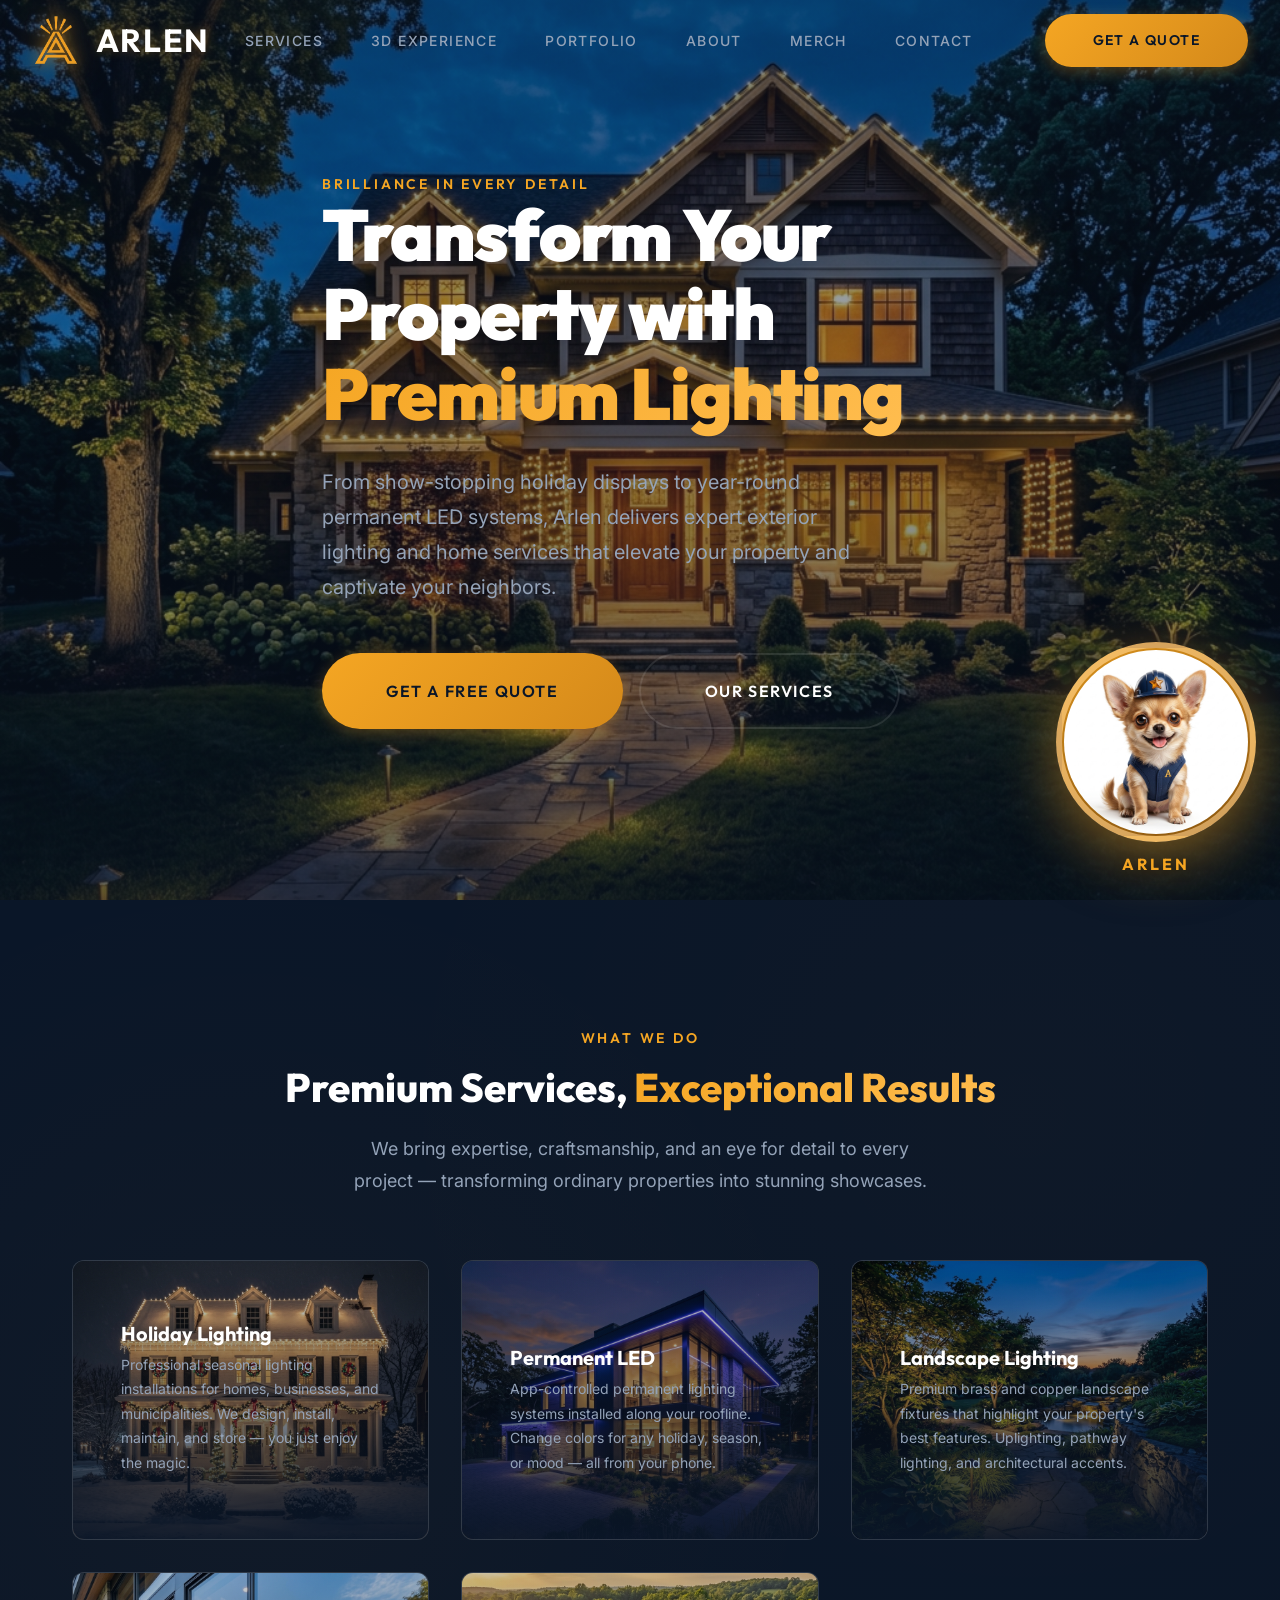
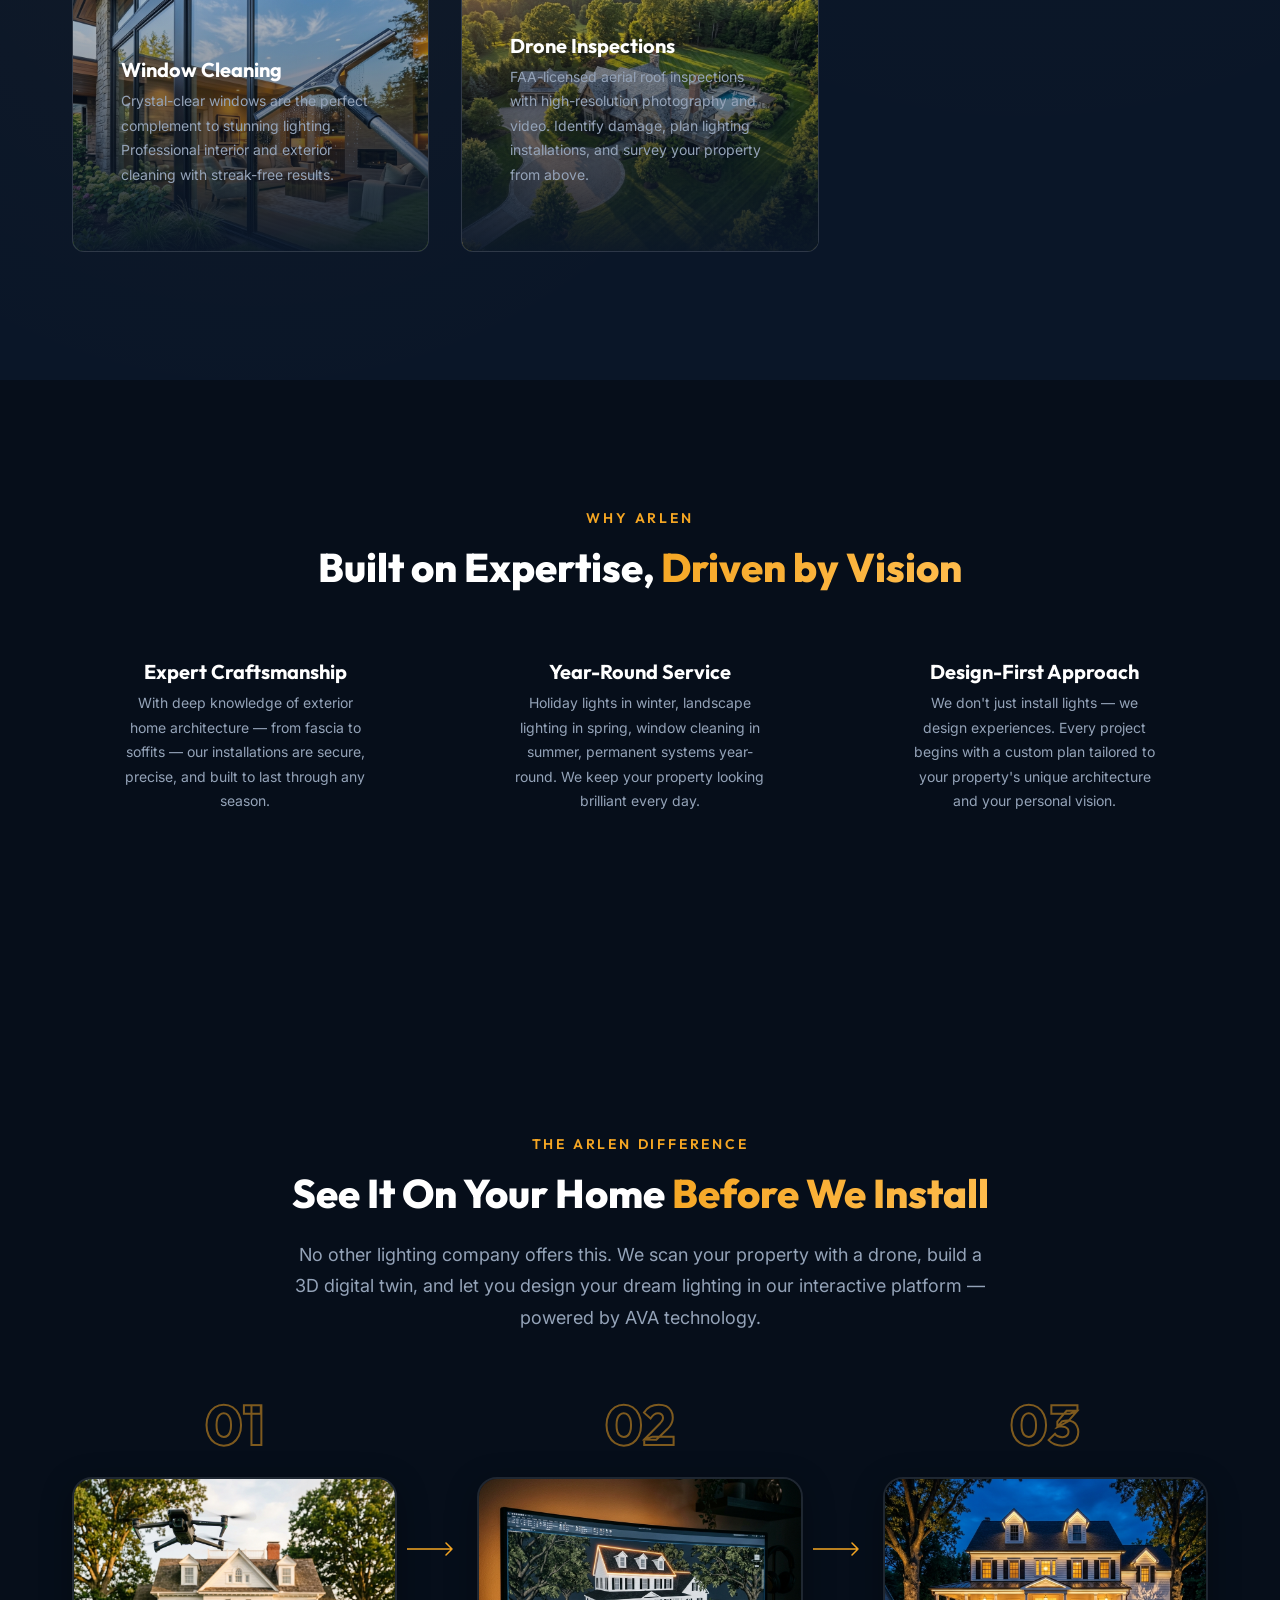
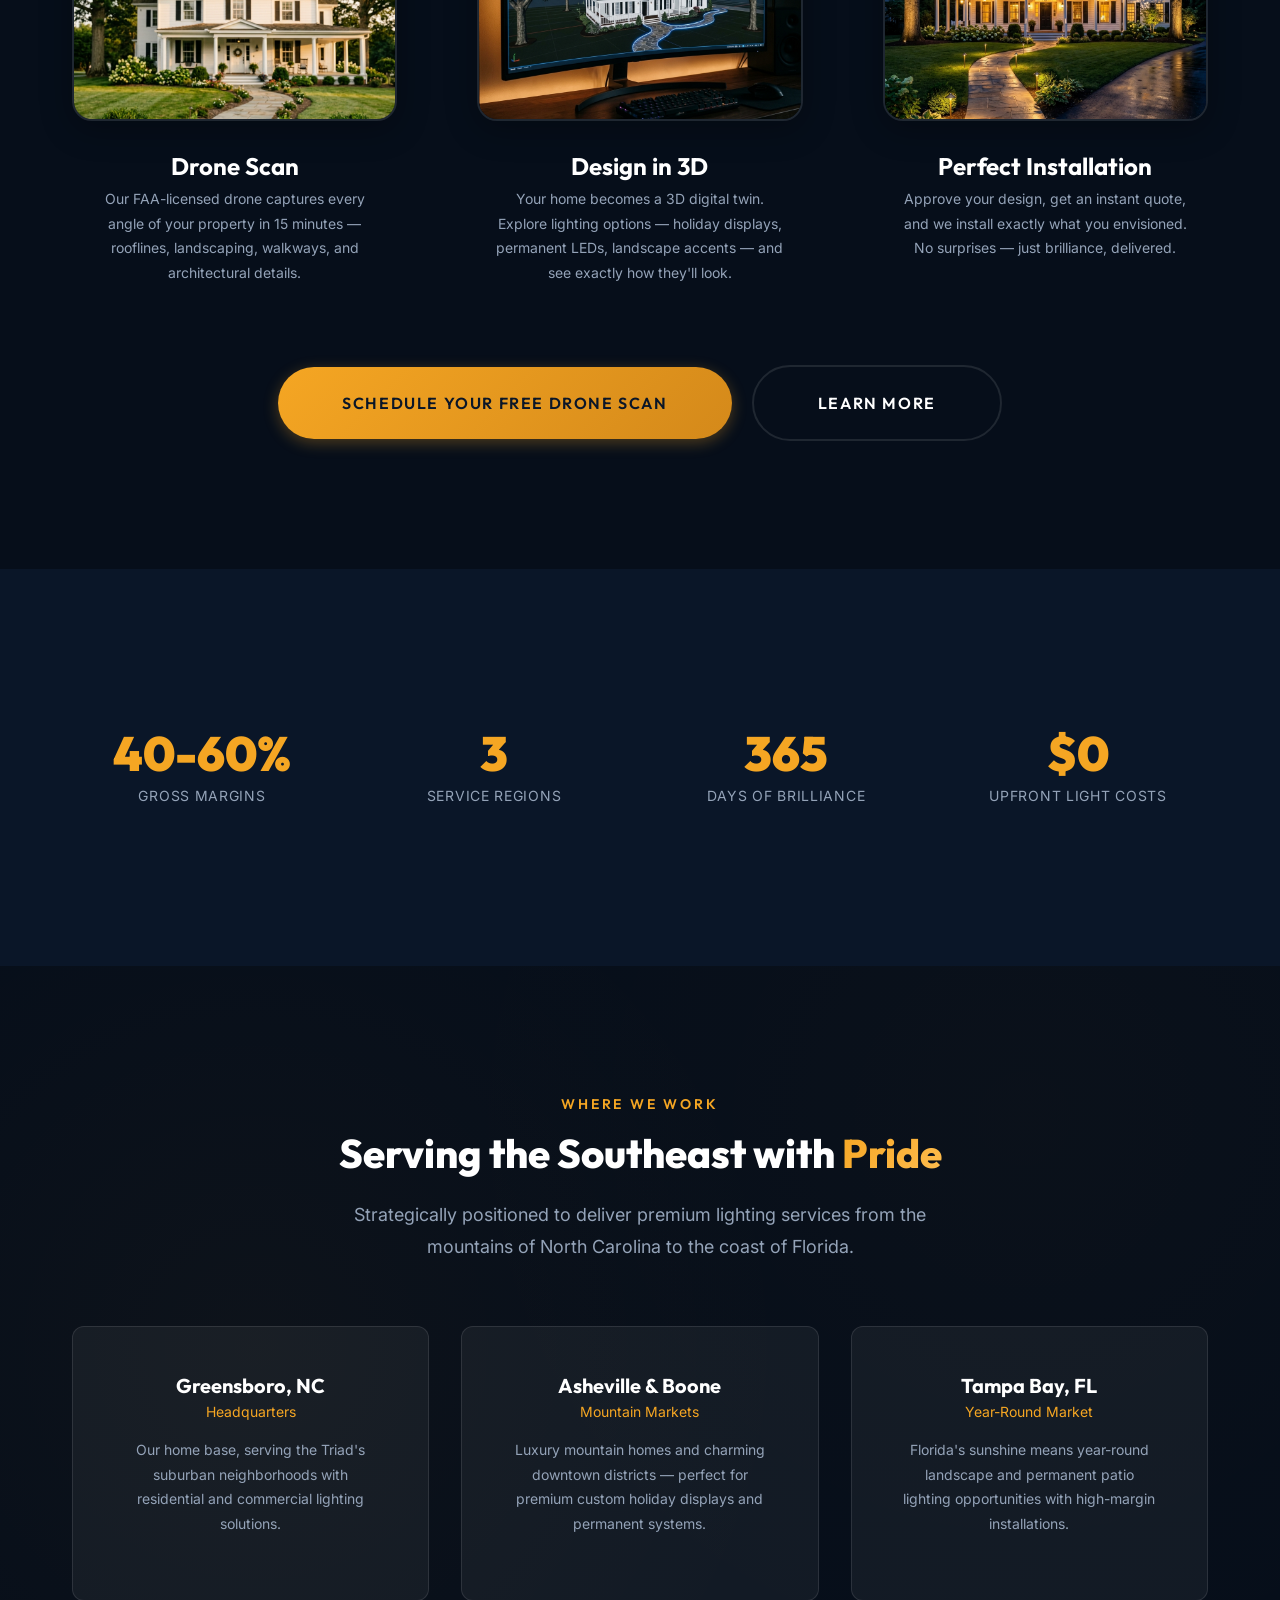
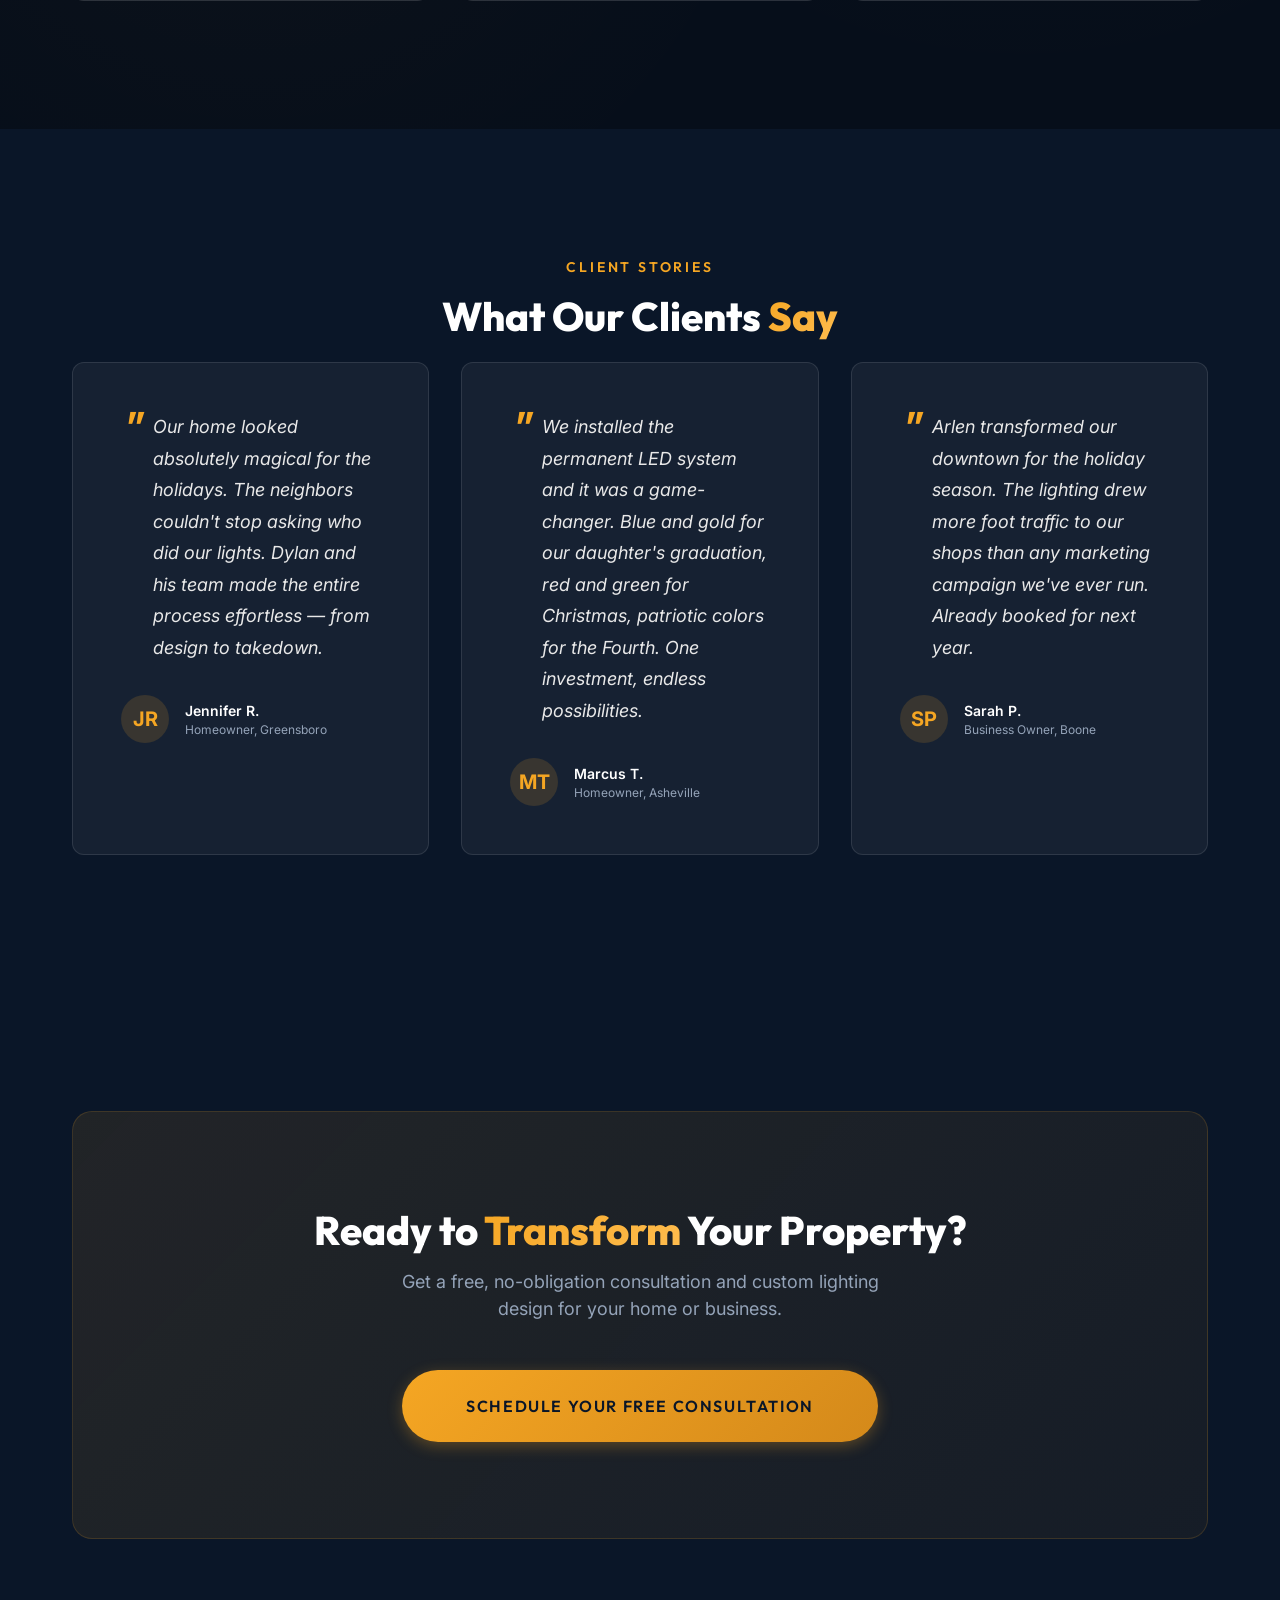
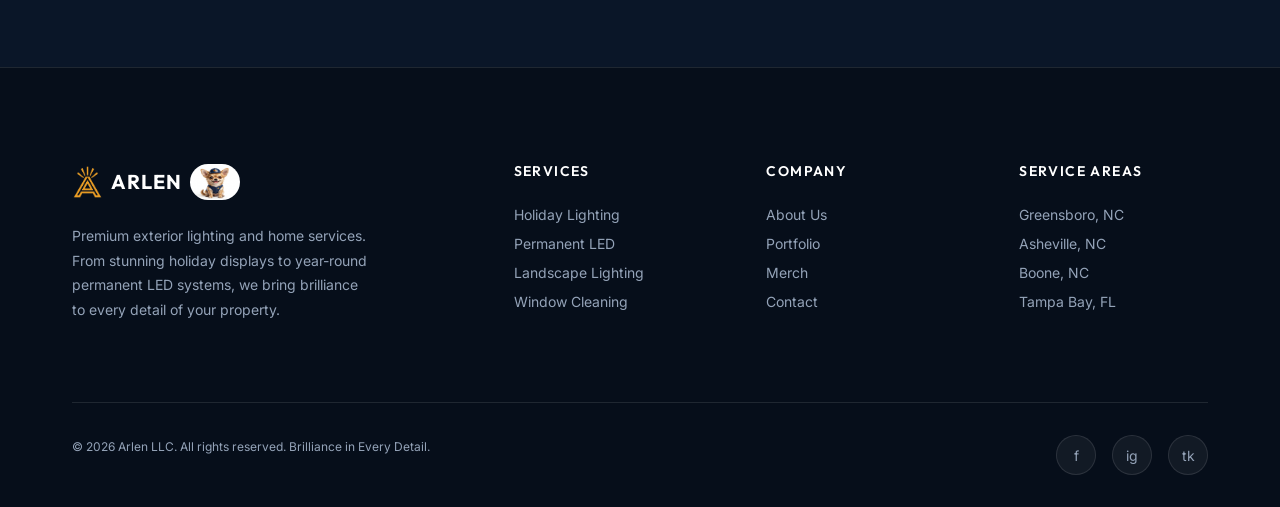
==== index.html @ 09d9cb2d "Initial commit: Arlen LLC premium lighting website with video hero, 3D Experience, AI mascot, Netlif" ====
<!DOCTYPE html>
<html lang="en">
<head>
  <meta charset="UTF-8">
  <meta name="viewport" content="width=device-width, initial-scale=1.0">
  <title>Arlen LLC — Premium Exterior Lighting & Home Services | Greensboro, NC</title>
  <meta name="description" content="Arlen LLC delivers premium exterior lighting and home services across North Carolina and Florida. Holiday lighting, permanent LED systems, landscape lighting, and more. Brilliance in Every Detail.">
  <link rel="icon" type="image/png" href="assets/logo/favicon.png">
  <link rel="stylesheet" href="css/index.css">
  <link rel="stylesheet" href="css/components.css">
  <link rel="stylesheet" href="css/pages.css">
</head>
<body>

  <!-- Navigation -->
  <nav class="nav" id="main-nav">
    <div class="nav__inner">
      <a href="index.html" class="nav__logo">
        <img src="assets/logo/arlen-icon.png" alt="Arlen LLC Icon">
        <span class="nav__logo-text">ARLEN</span>
      </a>
      <div class="nav__links" id="nav-links">
        <a href="services.html" class="nav__link">Services</a>
        <a href="experience.html" class="nav__link">3D Experience</a>
        <a href="portfolio.html" class="nav__link">Portfolio</a>
        <a href="about.html" class="nav__link">About</a>
        <a href="merch.html" class="nav__link">Merch</a>
        <a href="contact.html" class="nav__link">Contact</a>
        <a href="contact.html" class="btn btn--primary nav__cta">Get a Quote</a>
      </div>
      <div class="nav__hamburger" id="hamburger">
        <span></span>
        <span></span>
        <span></span>
      </div>
    </div>
  </nav>

  <!-- Hero Section — Cinematic Video Background -->
  <section class="hero hero--video" id="hero">
    <video class="hero__video" autoplay muted loop playsinline poster="assets/images/hero.png">
      <source src="assets/video/hero.mp4" type="video/mp4">
    </video>
    <div class="hero__overlay"></div>
    <div class="container hero__content">
      <span class="hero__tagline">Brilliance in Every Detail</span>
      <h1 class="hero__title">Transform Your Property with <span class="text-gradient">Premium Lighting</span></h1>
      <p class="hero__description">From show-stopping holiday displays to year-round permanent LED systems, Arlen delivers expert exterior lighting and home services that elevate your property and captivate your neighbors.</p>
      <div class="hero__actions">
        <a href="contact.html" class="btn btn--primary btn--lg">Get a Free Quote</a>
        <a href="services.html" class="btn btn--outline btn--lg">Our Services</a>
      </div>
    </div>
  </section>

  <!-- Services Overview -->
  <section class="section section--pattern" id="services">
    <div class="container">
      <div class="text-center reveal">
        <span class="section-label">What We Do</span>
        <h2 class="section-title">Premium Services, <span class="text-gradient">Exceptional Results</span></h2>
        <p class="section-subtitle" style="margin: 0 auto var(--sp-3xl);">We bring expertise, craftsmanship, and an eye for detail to every project — transforming ordinary properties into stunning showcases.</p>
      </div>
      <div class="services-grid stagger">
        <div class="glass-card glass-card--image">
          <img src="assets/images/service-holiday.png" alt="Holiday Lighting" class="glass-card__bg">
          <div class="glass-card__overlay"></div>
          <h3 class="glass-card__title">Holiday Lighting</h3>
          <p class="glass-card__text">Professional seasonal lighting installations for homes, businesses, and municipalities. We design, install, maintain, and store — you just enjoy the magic.</p>
        </div>
        <div class="glass-card glass-card--image">
          <img src="assets/images/service-led.png" alt="Permanent LED" class="glass-card__bg">
          <div class="glass-card__overlay"></div>
          <h3 class="glass-card__title">Permanent LED</h3>
          <p class="glass-card__text">App-controlled permanent lighting systems installed along your roofline. Change colors for any holiday, season, or mood — all from your phone.</p>
        </div>
        <div class="glass-card glass-card--image">
          <img src="assets/images/service-landscape.png" alt="Landscape Lighting" class="glass-card__bg">
          <div class="glass-card__overlay"></div>
          <h3 class="glass-card__title">Landscape Lighting</h3>
          <p class="glass-card__text">Premium brass and copper landscape fixtures that highlight your property's best features. Uplighting, pathway lighting, and architectural accents.</p>
        </div>
        <div class="glass-card glass-card--image">
          <img src="assets/images/service-window.png" alt="Window Cleaning" class="glass-card__bg">
          <div class="glass-card__overlay"></div>
          <h3 class="glass-card__title">Window Cleaning</h3>
          <p class="glass-card__text">Crystal-clear windows are the perfect complement to stunning lighting. Professional interior and exterior cleaning with streak-free results.</p>
        </div>
        <div class="glass-card glass-card--image">
          <img src="assets/images/service-drone.png" alt="Drone Roof Inspections" class="glass-card__bg">
          <div class="glass-card__overlay"></div>
          <h3 class="glass-card__title">Drone Inspections</h3>
          <p class="glass-card__text">FAA-licensed aerial roof inspections with high-resolution photography and video. Identify damage, plan lighting installations, and survey your property from above.</p>
        </div>
      </div>
    </div>
  </section>

  <!-- Why Choose Arlen -->
  <section class="section section--dark">
    <div class="container">
      <div class="text-center reveal">
        <span class="section-label">Why Arlen</span>
        <h2 class="section-title">Built on Expertise, <span class="text-gradient">Driven by Vision</span></h2>
      </div>
      <div class="why-grid stagger">
        <div class="value-card">
          <h3 class="value-card__title">Expert Craftsmanship</h3>
          <p class="value-card__text">With deep knowledge of exterior home architecture — from fascia to soffits — our installations are secure, precise, and built to last through any season.</p>
        </div>
        <div class="value-card">
          <h3 class="value-card__title">Year-Round Service</h3>
          <p class="value-card__text">Holiday lights in winter, landscape lighting in spring, window cleaning in summer, permanent systems year-round. We keep your property looking brilliant every day.</p>
        </div>
        <div class="value-card">
          <h3 class="value-card__title">Design-First Approach</h3>
          <p class="value-card__text">We don't just install lights — we design experiences. Every project begins with a custom plan tailored to your property's unique architecture and your personal vision.</p>
        </div>
      </div>
    </div>
  </section>

  <!-- 3D Design Experience -->
  <section class="section section--dark" id="experience">
    <div class="container">
      <div class="text-center reveal">
        <span class="section-label">The Arlen Difference</span>
        <h2 class="section-title">See It On Your Home <span class="text-gradient">Before We Install</span></h2>
        <p class="section-subtitle" style="max-width: 700px; margin: 0 auto var(--sp-3xl);">No other lighting company offers this. We scan your property with a drone, build a 3D digital twin, and let you design your dream lighting in our interactive platform — powered by AVA technology.</p>
      </div>

      <div class="experience-steps stagger">
        <div class="experience-step reveal">
          <div class="experience-step__number">01</div>
          <div class="experience-step__image">
            <img src="assets/images/exp-scan.png" alt="Drone scanning a residential property at golden hour" loading="lazy">
          </div>
          <h3 class="experience-step__title">Drone Scan</h3>
          <p class="experience-step__text">Our FAA-licensed drone captures every angle of your property in 15 minutes — rooflines, landscaping, walkways, and architectural details.</p>
        </div>

        <div class="experience-step__connector" aria-hidden="true">
          <svg viewBox="0 0 80 24" fill="none" xmlns="http://www.w3.org/2000/svg">
            <path d="M0 12h60m0 0l-8-8m8 8l-8 8" stroke="currentColor" stroke-width="2" stroke-linecap="round" stroke-linejoin="round"/>
          </svg>
        </div>

        <div class="experience-step reveal">
          <div class="experience-step__number">02</div>
          <div class="experience-step__image">
            <img src="assets/images/exp-design.png" alt="3D model of a home displayed in a design platform" loading="lazy">
          </div>
          <h3 class="experience-step__title">Design in 3D</h3>
          <p class="experience-step__text">Your home becomes a 3D digital twin. Explore lighting options — holiday displays, permanent LEDs, landscape accents — and see exactly how they'll look.</p>
        </div>

        <div class="experience-step__connector" aria-hidden="true">
          <svg viewBox="0 0 80 24" fill="none" xmlns="http://www.w3.org/2000/svg">
            <path d="M0 12h60m0 0l-8-8m8 8l-8 8" stroke="currentColor" stroke-width="2" stroke-linecap="round" stroke-linejoin="round"/>
          </svg>
        </div>

        <div class="experience-step reveal">
          <div class="experience-step__number">03</div>
          <div class="experience-step__image">
            <img src="assets/images/exp-install.png" alt="Finished professional lighting installation at twilight" loading="lazy">
          </div>
          <h3 class="experience-step__title">Perfect Installation</h3>
          <p class="experience-step__text">Approve your design, get an instant quote, and we install exactly what you envisioned. No surprises — just brilliance, delivered.</p>
        </div>
      </div>

      <div class="text-center" style="margin-top: var(--sp-3xl);">
        <a href="contact.html" class="btn btn--primary btn--lg">Schedule Your Free Drone Scan</a>
        <a href="experience.html" class="btn btn--outline btn--lg" style="margin-left: var(--sp-md);">Learn More</a>
      </div>
    </div>
  </section>

  <!-- Stats -->
  <section class="section">
    <div class="container">
      <div class="grid-4 stagger">
        <div class="stat">
          <div class="stat__number">40-60%</div>
          <div class="stat__label">Gross Margins</div>
        </div>
        <div class="stat">
          <div class="stat__number">3</div>
          <div class="stat__label">Service Regions</div>
        </div>
        <div class="stat">
          <div class="stat__number">365</div>
          <div class="stat__label">Days of Brilliance</div>
        </div>
        <div class="stat">
          <div class="stat__number">$0</div>
          <div class="stat__label">Upfront Light Costs</div>
        </div>
      </div>
    </div>
  </section>

  <!-- Service Areas -->
  <section class="section section--dark section--pattern" id="areas">
    <div class="container">
      <div class="text-center reveal">
        <span class="section-label">Where We Work</span>
        <h2 class="section-title">Serving the Southeast with <span class="text-gradient">Pride</span></h2>
        <p class="section-subtitle" style="margin: 0 auto var(--sp-3xl);">Strategically positioned to deliver premium lighting services from the mountains of North Carolina to the coast of Florida.</p>
      </div>
      <div class="areas-grid stagger">
        <div class="area-card">
          <h3 class="area-card__city">Greensboro, NC</h3>
          <p class="area-card__region">Headquarters</p>
          <p class="area-card__detail">Our home base, serving the Triad's suburban neighborhoods with residential and commercial lighting solutions.</p>
        </div>
        <div class="area-card">
          <h3 class="area-card__city">Asheville & Boone</h3>
          <p class="area-card__region">Mountain Markets</p>
          <p class="area-card__detail">Luxury mountain homes and charming downtown districts — perfect for premium custom holiday displays and permanent systems.</p>
        </div>
        <div class="area-card">
          <h3 class="area-card__city">Tampa Bay, FL</h3>
          <p class="area-card__region">Year-Round Market</p>
          <p class="area-card__detail">Florida's sunshine means year-round landscape and permanent patio lighting opportunities with high-margin installations.</p>
        </div>
      </div>
    </div>
  </section>

  <!-- Testimonials -->
  <section class="section">
    <div class="container">
      <div class="text-center reveal">
        <span class="section-label">Client Stories</span>
        <h2 class="section-title">What Our Clients <span class="text-gradient">Say</span></h2>
      </div>
      <div class="testimonials-grid stagger">
        <div class="testimonial-card">
          <p class="testimonial-card__quote">Our home looked absolutely magical for the holidays. The neighbors couldn't stop asking who did our lights. Dylan and his team made the entire process effortless — from design to takedown.</p>
          <div class="testimonial-card__author">
            <div class="testimonial-card__avatar">JR</div>
            <div>
              <div class="testimonial-card__name">Jennifer R.</div>
              <div class="testimonial-card__role">Homeowner, Greensboro</div>
            </div>
          </div>
        </div>
        <div class="testimonial-card">
          <p class="testimonial-card__quote">We installed the permanent LED system and it was a game-changer. Blue and gold for our daughter's graduation, red and green for Christmas, patriotic colors for the Fourth. One investment, endless possibilities.</p>
          <div class="testimonial-card__author">
            <div class="testimonial-card__avatar">MT</div>
            <div>
              <div class="testimonial-card__name">Marcus T.</div>
              <div class="testimonial-card__role">Homeowner, Asheville</div>
            </div>
          </div>
        </div>
        <div class="testimonial-card">
          <p class="testimonial-card__quote">Arlen transformed our downtown for the holiday season. The lighting drew more foot traffic to our shops than any marketing campaign we've ever run. Already booked for next year.</p>
          <div class="testimonial-card__author">
            <div class="testimonial-card__avatar">SP</div>
            <div>
              <div class="testimonial-card__name">Sarah P.</div>
              <div class="testimonial-card__role">Business Owner, Boone</div>
            </div>
          </div>
        </div>
      </div>
    </div>
  </section>

  <!-- CTA Banner -->
  <section class="section">
    <div class="container">
      <div class="cta-banner reveal">
        <h2 class="cta-banner__title">Ready to <span class="text-gradient">Transform</span> Your Property?</h2>
        <p class="cta-banner__text">Get a free, no-obligation consultation and custom lighting design for your home or business.</p>
        <a href="contact.html" class="btn btn--primary btn--lg">Schedule Your Free Consultation</a>
      </div>
    </div>
  </section>

  <!-- Footer -->
  <footer class="footer">
    <div class="container">
      <div class="footer__grid">
        <div class="footer__brand">
          <div class="footer__logo">
            <img src="assets/logo/arlen-icon.png" alt="Arlen">
            <span class="footer__logo-text">ARLEN</span>
            <img src="assets/images/mascot.png" alt="Arlen Mascot" class="footer__mascot">
          </div>
          <p class="footer__description">Premium exterior lighting and home services. From stunning holiday displays to year-round permanent LED systems, we bring brilliance to every detail of your property.</p>
        </div>
        <div>
          <h4 class="footer__heading">Services</h4>
          <a href="services.html" class="footer__link">Holiday Lighting</a>
          <a href="services.html" class="footer__link">Permanent LED</a>
          <a href="services.html" class="footer__link">Landscape Lighting</a>
          <a href="services.html" class="footer__link">Window Cleaning</a>
        </div>
        <div>
          <h4 class="footer__heading">Company</h4>
          <a href="about.html" class="footer__link">About Us</a>
          <a href="portfolio.html" class="footer__link">Portfolio</a>
          <a href="merch.html" class="footer__link">Merch</a>
          <a href="contact.html" class="footer__link">Contact</a>
        </div>
        <div>
          <h4 class="footer__heading">Service Areas</h4>
          <a href="#" class="footer__link">Greensboro, NC</a>
          <a href="#" class="footer__link">Asheville, NC</a>
          <a href="#" class="footer__link">Boone, NC</a>
          <a href="#" class="footer__link">Tampa Bay, FL</a>
        </div>
      </div>
      <div class="footer__bottom">
        <p class="footer__copyright">&copy; 2026 Arlen LLC. All rights reserved. Brilliance in Every Detail.</p>
        <div class="footer__socials">
          <a href="#" class="footer__social" aria-label="Facebook">f</a>
          <a href="#" class="footer__social" aria-label="Instagram">ig</a>
          <a href="#" class="footer__social" aria-label="TikTok">tk</a>
        </div>
      </div>
    </div>
  </footer>

  <!-- Mascot Assistant Widget -->
  <div class="mascot-widget" id="mascot-widget">
    <!-- Panel -->
    <div class="mascot-widget__panel" id="mascot-panel">
      <div class="mascot-widget__header">
        <img src="assets/images/mascot.png" alt="Arlen Mascot" class="mascot-widget__avatar">
        <div class="mascot-widget__header-info">
          <div class="mascot-widget__name">Arlen</div>
          <div class="mascot-widget__subtitle">Your Friendly Guide</div>
          <div class="mascot-widget__status">
            <span class="mascot-widget__status-dot"></span>
            Online — ready to help
          </div>
        </div>
        <div class="mascot-widget__close" id="mascot-close">&times;</div>
      </div>
      <div class="mascot-widget__body">
        <div class="mascot-widget__greeting" id="mascot-greeting">
          Hey there! 👋 I'm <strong>Arlen</strong>, your friendly guide! I can help you get a free quote, explore our services, browse our merch, or answer any questions. What can I do for you today?
        </div>
        <div class="mascot-widget__actions">
          <a href="contact.html" class="mascot-widget__action" data-speak="quote">
            Get a Free Quote
            <span class="mascot-widget__action-arrow">→</span>
          </a>
          <a href="services.html" class="mascot-widget__action" data-speak="services">
            Explore Services
            <span class="mascot-widget__action-arrow">→</span>
          </a>
          <a href="services.html#drone" class="mascot-widget__action" data-speak="drone">
            Drone Inspections & Digital Twins
            <span class="mascot-widget__action-arrow">→</span>
          </a>
          <a href="merch.html" class="mascot-widget__action" data-speak="merch">
            Browse Merch
            <span class="mascot-widget__action-arrow">→</span>
          </a>
        </div>
      </div>
      <div class="mascot-widget__footer">
        <p class="mascot-widget__footer-text">Powered by Arlen — Brilliance in Every Detail</p>
      </div>
    </div>

    <!-- Floating Bubble -->
    <div class="mascot-widget__bubble" id="mascot-bubble">
      <span class="mascot-widget__voice-badge" id="mascot-voice-badge" title="Toggle voice">🔊</span>
      <span class="mascot-widget__badge">1</span>
      <img src="assets/images/mascot.png" alt="Chat with Arlen">
    </div>
    <div class="mascot-widget__label">Arlen</div>
  </div>

  <script src="js/tts.js"></script>
  <script src="js/app.js"></script>
</body>
</html>
---- css/index.css ----
/* ============================================
   ARLEN LLC — Design System
   "Brilliance in Every Detail"
   ============================================ */

/* --- Google Fonts --- */
@import url('https://fonts.googleapis.com/css2?family=Inter:wght@300;400;500;600;700&family=Outfit:wght@300;400;500;600;700;800;900&display=swap');

/* --- Design Tokens --- */
:root {
  /* Colors */
  --color-primary: #0A1628;
  --color-primary-light: #0F1F38;
  --color-primary-dark: #060E1A;
  --color-secondary: #F5A623;
  --color-secondary-light: #FFBD4F;
  --color-secondary-dark: #D4891A;
  --color-accent: #FFFFFF;
  --color-charcoal: #2C3E50;
  --color-cream: #FFF8E7;
  --color-text: #E8E8E8;
  --color-text-muted: #94A3B8;
  --color-text-dark: #1E293B;
  --color-surface: rgba(15, 31, 56, 0.6);
  --color-surface-hover: rgba(15, 31, 56, 0.8);
  --color-glass: rgba(255, 255, 255, 0.05);
  --color-glass-border: rgba(255, 255, 255, 0.1);
  --color-glass-hover: rgba(255, 255, 255, 0.1);
  --color-success: #22C55E;
  --color-error: #EF4444;
  --color-overlay: rgba(10, 22, 40, 0.85);

  /* Typography */
  --font-heading: 'Outfit', sans-serif;
  --font-body: 'Inter', sans-serif;
  --fs-xs: 0.75rem;
  --fs-sm: 0.875rem;
  --fs-base: 1rem;
  --fs-md: 1.125rem;
  --fs-lg: 1.25rem;
  --fs-xl: 1.5rem;
  --fs-2xl: 2rem;
  --fs-3xl: 2.5rem;
  --fs-4xl: 3rem;
  --fs-5xl: 3.75rem;
  --fs-6xl: 4.5rem;
  --fw-light: 300;
  --fw-regular: 400;
  --fw-medium: 500;
  --fw-semibold: 600;
  --fw-bold: 700;
  --fw-extrabold: 800;
  --fw-black: 900;
  --lh-tight: 1.1;
  --lh-snug: 1.25;
  --lh-normal: 1.5;
  --lh-relaxed: 1.75;
  --ls-tight: -0.02em;
  --ls-normal: 0;
  --ls-wide: 0.05em;
  --ls-wider: 0.1em;
  --ls-widest: 0.2em;

  /* Spacing */
  --sp-xs: 0.25rem;
  --sp-sm: 0.5rem;
  --sp-md: 1rem;
  --sp-lg: 1.5rem;
  --sp-xl: 2rem;
  --sp-2xl: 3rem;
  --sp-3xl: 4rem;
  --sp-4xl: 6rem;
  --sp-5xl: 8rem;

  /* Layout */
  --max-width: 1200px;
  --max-width-narrow: 800px;
  --max-width-wide: 1400px;
  --nav-height: 80px;
  --border-radius: 12px;
  --border-radius-sm: 8px;
  --border-radius-lg: 20px;
  --border-radius-full: 9999px;

  /* Shadows */
  --shadow-sm: 0 2px 8px rgba(0, 0, 0, 0.2);
  --shadow-md: 0 4px 16px rgba(0, 0, 0, 0.3);
  --shadow-lg: 0 8px 32px rgba(0, 0, 0, 0.4);
  --shadow-xl: 0 16px 48px rgba(0, 0, 0, 0.5);
  --shadow-glow: 0 0 30px rgba(245, 166, 35, 0.15);
  --shadow-glow-strong: 0 0 60px rgba(245, 166, 35, 0.25);

  /* Transitions */
  --transition-fast: 150ms ease;
  --transition-base: 300ms ease;
  --transition-slow: 500ms ease;
  --transition-spring: 500ms cubic-bezier(0.34, 1.56, 0.64, 1);
}

/* --- CSS Reset --- */
*,
*::before,
*::after {
  margin: 0;
  padding: 0;
  box-sizing: border-box;
}

html {
  scroll-behavior: smooth;
  scroll-padding-top: var(--nav-height);
  -webkit-text-size-adjust: 100%;
}

body {
  font-family: var(--font-body);
  font-size: var(--fs-base);
  font-weight: var(--fw-regular);
  line-height: var(--lh-normal);
  color: var(--color-text);
  background-color: var(--color-primary);
  -webkit-font-smoothing: antialiased;
  -moz-osx-font-smoothing: grayscale;
  overflow-x: hidden;
}

img, video, svg {
  display: block;
  max-width: 100%;
  height: auto;
}

a {
  color: var(--color-secondary);
  text-decoration: none;
  transition: color var(--transition-fast);
}

a:hover {
  color: var(--color-secondary-light);
}

ul, ol {
  list-style: none;
}

button, input, select, textarea {
  font-family: inherit;
  font-size: inherit;
  color: inherit;
  border: none;
  outline: none;
  background: none;
}

button {
  cursor: pointer;
}

/* --- Typography --- */
h1, h2, h3, h4, h5, h6 {
  font-family: var(--font-heading);
  font-weight: var(--fw-bold);
  line-height: var(--lh-tight);
  color: var(--color-accent);
}

h1 {
  font-size: var(--fs-5xl);
  font-weight: var(--fw-black);
  letter-spacing: var(--ls-tight);
}

h2 {
  font-size: var(--fs-3xl);
  font-weight: var(--fw-extrabold);
}

h3 {
  font-size: var(--fs-xl);
  font-weight: var(--fw-bold);
}

h4 {
  font-size: var(--fs-lg);
  font-weight: var(--fw-semibold);
}

p {
  margin-bottom: var(--sp-md);
  color: var(--color-text-muted);
}

.text-gradient {
  background: linear-gradient(135deg, var(--color-secondary), var(--color-secondary-light));
  -webkit-background-clip: text;
  -webkit-text-fill-color: transparent;
  background-clip: text;
}

.section-label {
  font-family: var(--font-heading);
  font-size: var(--fs-sm);
  font-weight: var(--fw-semibold);
  text-transform: uppercase;
  letter-spacing: var(--ls-widest);
  color: var(--color-secondary);
  margin-bottom: var(--sp-md);
  display: block;
}

.section-title {
  font-size: var(--fs-3xl);
  margin-bottom: var(--sp-lg);
}

.section-subtitle {
  font-size: var(--fs-md);
  color: var(--color-text-muted);
  max-width: 600px;
  line-height: var(--lh-relaxed);
}

/* --- Layout Utilities --- */
.container {
  width: 100%;
  max-width: var(--max-width);
  margin: 0 auto;
  padding: 0 var(--sp-xl);
}

.container--narrow {
  max-width: var(--max-width-narrow);
}

.container--wide {
  max-width: var(--max-width-wide);
}

.section {
  padding: var(--sp-5xl) 0;
  position: relative;
}

.section--dark {
  background-color: var(--color-primary-dark);
}

.section--pattern {
  background-image:
    radial-gradient(circle at 20% 50%, rgba(245, 166, 35, 0.03) 0%, transparent 50%),
    radial-gradient(circle at 80% 20%, rgba(245, 166, 35, 0.02) 0%, transparent 50%);
}

.flex {
  display: flex;
}

.flex-center {
  display: flex;
  align-items: center;
  justify-content: center;
}

.flex-between {
  display: flex;
  align-items: center;
  justify-content: space-between;
}

.grid {
  display: grid;
}

.grid-2 {
  display: grid;
  grid-template-columns: repeat(2, 1fr);
  gap: var(--sp-xl);
}

.grid-3 {
  display: grid;
  grid-template-columns: repeat(3, 1fr);
  gap: var(--sp-xl);
}

.grid-4 {
  display: grid;
  grid-template-columns: repeat(4, 1fr);
  gap: var(--sp-xl);
}

.text-center {
  text-align: center;
}

/* --- Animations --- */
@keyframes fadeInUp {
  from {
    opacity: 0;
    transform: translateY(30px);
  }
  to {
    opacity: 1;
    transform: translateY(0);
  }
}

@keyframes fadeIn {
  from { opacity: 0; }
  to { opacity: 1; }
}

@keyframes slideInLeft {
  from {
    opacity: 0;
    transform: translateX(-40px);
  }
  to {
    opacity: 1;
    transform: translateX(0);
  }
}

@keyframes slideInRight {
  from {
    opacity: 0;
    transform: translateX(40px);
  }
  to {
    opacity: 1;
    transform: translateX(0);
  }
}

@keyframes glow {
  0%, 100% {
    box-shadow: 0 0 20px rgba(245, 166, 35, 0.1);
  }
  50% {
    box-shadow: 0 0 40px rgba(245, 166, 35, 0.25);
  }
}

@keyframes pulse {
  0%, 100% {
    transform: scale(1);
  }
  50% {
    transform: scale(1.05);
  }
}

@keyframes shimmer {
  0% {
    background-position: -200% 0;
  }
  100% {
    background-position: 200% 0;
  }
}

@keyframes float {
  0%, 100% {
    transform: translateY(0);
  }
  50% {
    transform: translateY(-10px);
  }
}

/* Scroll reveal */
.reveal {
  opacity: 0;
  transform: translateY(30px);
  transition: opacity 0.6s ease, transform 0.6s ease;
}

.reveal.visible {
  opacity: 1;
  transform: translateY(0);
}

.reveal-left {
  opacity: 0;
  transform: translateX(-40px);
  transition: opacity 0.6s ease, transform 0.6s ease;
}

.reveal-left.visible {
  opacity: 1;
  transform: translateX(0);
}

.reveal-right {
  opacity: 0;
  transform: translateX(40px);
  transition: opacity 0.6s ease, transform 0.6s ease;
}

.reveal-right.visible {
  opacity: 1;
  transform: translateX(0);
}

/* Stagger children */
.stagger > * {
  opacity: 0;
  transform: translateY(20px);
  transition: opacity 0.5s ease, transform 0.5s ease;
}

.stagger.visible > *:nth-child(1) { transition-delay: 0ms; opacity: 1; transform: translateY(0); }
.stagger.visible > *:nth-child(2) { transition-delay: 100ms; opacity: 1; transform: translateY(0); }
.stagger.visible > *:nth-child(3) { transition-delay: 200ms; opacity: 1; transform: translateY(0); }
.stagger.visible > *:nth-child(4) { transition-delay: 300ms; opacity: 1; transform: translateY(0); }
.stagger.visible > *:nth-child(5) { transition-delay: 400ms; opacity: 1; transform: translateY(0); }
.stagger.visible > *:nth-child(6) { transition-delay: 500ms; opacity: 1; transform: translateY(0); }

/* --- Responsive --- */
@media (max-width: 1024px) {
  h1 { font-size: var(--fs-4xl); }
  h2 { font-size: var(--fs-2xl); }
  .grid-4 { grid-template-columns: repeat(2, 1fr); }
  .grid-3 { grid-template-columns: repeat(2, 1fr); }
}

@media (max-width: 768px) {
  :root {
    --nav-height: 64px;
  }
  h1 { font-size: var(--fs-3xl); }
  h2 { font-size: var(--fs-xl); }
  .section { padding: var(--sp-3xl) 0; }
  .container { padding: 0 var(--sp-md); }
  .grid-2,
  .grid-3,
  .grid-4 {
    grid-template-columns: 1fr;
  }
}

@media (max-width: 480px) {
  h1 { font-size: var(--fs-2xl); }
}
---- css/components.css ----
/* ============================================
   ARLEN LLC — Component Styles
   ============================================ */

/* --- Navigation --- */
.nav {
  position: fixed;
  top: 0;
  left: 0;
  right: 0;
  height: var(--nav-height);
  z-index: 1000;
  transition: background var(--transition-base), box-shadow var(--transition-base);
  background: transparent;
}

.nav.scrolled {
  background: rgba(10, 22, 40, 0.95);
  backdrop-filter: blur(20px);
  -webkit-backdrop-filter: blur(20px);
  box-shadow: 0 2px 20px rgba(0, 0, 0, 0.3);
}

.nav__inner {
  max-width: var(--max-width-wide);
  margin: 0 auto;
  padding: 0 var(--sp-xl);
  height: 100%;
  display: flex;
  align-items: center;
  justify-content: space-between;
}

.nav__logo {
  display: flex;
  align-items: center;
  gap: var(--sp-md);
}

.nav__logo img {
  height: 56px;
  width: auto;
  filter: drop-shadow(0 0 8px rgba(245, 166, 35, 0.6)) drop-shadow(0 0 20px rgba(245, 166, 35, 0.3));
  animation: logoGlow 3s ease-in-out infinite;
  transition: filter 0.3s ease;
}

.nav__logo img:hover {
  filter: drop-shadow(0 0 12px rgba(245, 166, 35, 0.8)) drop-shadow(0 0 30px rgba(245, 166, 35, 0.5)) drop-shadow(0 0 50px rgba(245, 166, 35, 0.2));
}

@keyframes logoGlow {
  0%, 100% {
    filter: drop-shadow(0 0 8px rgba(245, 166, 35, 0.6)) drop-shadow(0 0 20px rgba(245, 166, 35, 0.3));
  }
  50% {
    filter: drop-shadow(0 0 12px rgba(245, 166, 35, 0.8)) drop-shadow(0 0 28px rgba(245, 166, 35, 0.45));
  }
}

.nav__logo-text {
  font-family: var(--font-heading);
  font-size: var(--fs-2xl);
  font-weight: var(--fw-bold);
  color: var(--color-accent);
  letter-spacing: var(--ls-wide);
  text-shadow: 0 0 12px rgba(245, 166, 35, 0.3);
}

.nav__links {
  display: flex;
  align-items: center;
  gap: var(--sp-2xl);
}

.nav__link {
  font-family: var(--font-body);
  font-size: var(--fs-sm);
  font-weight: var(--fw-medium);
  color: var(--color-text-muted);
  text-transform: uppercase;
  letter-spacing: var(--ls-wider);
  transition: color var(--transition-fast);
  position: relative;
}

.nav__link::after {
  content: '';
  position: absolute;
  bottom: -4px;
  left: 0;
  width: 0;
  height: 2px;
  background: var(--color-secondary);
  transition: width var(--transition-base);
}

.nav__link:hover,
.nav__link.active {
  color: var(--color-secondary);
}

.nav__link:hover::after,
.nav__link.active::after {
  width: 100%;
}

.nav__cta {
  margin-left: var(--sp-lg);
}

/* Hamburger */
.nav__hamburger {
  display: none;
  flex-direction: column;
  gap: 5px;
  cursor: pointer;
  z-index: 1001;
}

.nav__hamburger span {
  width: 24px;
  height: 2px;
  background: var(--color-accent);
  transition: var(--transition-base);
  border-radius: 2px;
}

.nav__hamburger.open span:nth-child(1) {
  transform: rotate(45deg) translate(5px, 5px);
}

.nav__hamburger.open span:nth-child(2) {
  opacity: 0;
}

.nav__hamburger.open span:nth-child(3) {
  transform: rotate(-45deg) translate(5px, -5px);
}

@media (max-width: 768px) {
  .nav__hamburger {
    display: flex;
  }

  .nav__links {
    position: fixed;
    top: 0;
    right: -100%;
    width: 280px;
    height: 100vh;
    background: var(--color-primary-dark);
    flex-direction: column;
    justify-content: center;
    gap: var(--sp-2xl);
    transition: right var(--transition-base);
    box-shadow: -10px 0 30px rgba(0, 0, 0, 0.5);
  }

  .nav__links.open {
    right: 0;
  }

  .nav__cta {
    margin-left: 0;
  }
}

/* --- Buttons --- */
.btn {
  display: inline-flex;
  align-items: center;
  justify-content: center;
  gap: var(--sp-sm);
  padding: var(--sp-md) var(--sp-2xl);
  font-family: var(--font-heading);
  font-size: var(--fs-sm);
  font-weight: var(--fw-semibold);
  text-transform: uppercase;
  letter-spacing: var(--ls-wider);
  border-radius: var(--border-radius-full);
  transition: all var(--transition-base);
  white-space: nowrap;
  cursor: pointer;
}

.btn--primary {
  background: linear-gradient(135deg, var(--color-secondary), var(--color-secondary-dark));
  color: var(--color-primary);
  box-shadow: 0 4px 15px rgba(245, 166, 35, 0.3);
}

.btn--primary:hover {
  transform: translateY(-2px);
  box-shadow: 0 8px 25px rgba(245, 166, 35, 0.4);
  color: var(--color-primary);
}

.btn--outline {
  border: 2px solid var(--color-glass-border);
  color: var(--color-accent);
  background: transparent;
}

.btn--outline:hover {
  border-color: var(--color-secondary);
  color: var(--color-secondary);
  transform: translateY(-2px);
}

.btn--ghost {
  color: var(--color-secondary);
  background: transparent;
  padding: var(--sp-sm) var(--sp-md);
}

.btn--ghost:hover {
  color: var(--color-secondary-light);
}

.btn--lg {
  padding: var(--sp-lg) var(--sp-3xl);
  font-size: var(--fs-base);
}

/* --- Glass Card --- */
.glass-card {
  background: var(--color-glass);
  border: 1px solid var(--color-glass-border);
  border-radius: var(--border-radius);
  padding: var(--sp-2xl);
  backdrop-filter: blur(10px);
  -webkit-backdrop-filter: blur(10px);
  transition: all var(--transition-base);
}

.glass-card:hover {
  background: var(--color-glass-hover);
  border-color: rgba(245, 166, 35, 0.2);
  transform: translateY(-4px);
  box-shadow: var(--shadow-glow);
}

.glass-card__icon {
  width: 60px;
  height: 60px;
  border-radius: var(--border-radius-sm);
  background: rgba(245, 166, 35, 0.1);
  display: flex;
  align-items: center;
  justify-content: center;
  font-size: var(--fs-2xl);
  margin-bottom: var(--sp-lg);
}

.glass-card__title {
  font-size: var(--fs-lg);
  margin-bottom: var(--sp-sm);
}

.glass-card__text {
  font-size: var(--fs-sm);
  color: var(--color-text-muted);
  line-height: var(--lh-relaxed);
}

/* Glass Card with Image Background */
.glass-card--image {
  position: relative;
  overflow: hidden;
  padding: var(--sp-2xl);
  min-height: 280px;
  display: flex;
  flex-direction: column;
  justify-content: flex-end;
}

.glass-card__bg {
  position: absolute;
  inset: 0;
  width: 100%;
  height: 100%;
  object-fit: cover;
  z-index: 0;
  transition: transform 0.6s ease;
}

.glass-card--image:hover .glass-card__bg {
  transform: scale(1.08);
}

.glass-card__overlay {
  position: absolute;
  inset: 0;
  background: linear-gradient(to top, rgba(10, 22, 40, 0.95) 0%, rgba(10, 22, 40, 0.5) 50%, rgba(10, 22, 40, 0.2) 100%);
  z-index: 1;
}

.glass-card--image .glass-card__icon,
.glass-card--image .glass-card__title,
.glass-card--image .glass-card__text {
  position: relative;
  z-index: 2;
}

/* --- Hero Section --- */
.hero {
  position: relative;
  min-height: 100vh;
  display: flex;
  align-items: center;
  overflow: hidden;
}

/* Ken Burns Slideshow */
.hero__slideshow {
  position: absolute;
  inset: 0;
  z-index: 0;
}

.hero__slide {
  position: absolute;
  inset: 0;
  background-size: cover;
  background-position: center;
  opacity: 0;
  transition: opacity 2s ease-in-out;
  will-change: opacity, transform;
  animation: kenBurns 20s ease-in-out infinite alternate;
}

.hero__slide.active {
  opacity: 1;
}

.hero__slide:nth-child(1) { animation-delay: 0s; transform-origin: center center; }
.hero__slide:nth-child(2) { animation-delay: -4s; transform-origin: left top; }
.hero__slide:nth-child(3) { animation-delay: -8s; transform-origin: right bottom; }
.hero__slide:nth-child(4) { animation-delay: -12s; transform-origin: left bottom; }
.hero__slide:nth-child(5) { animation-delay: -16s; transform-origin: right top; }

@keyframes kenBurns {
  0% {
    transform: scale(1);
  }
  100% {
    transform: scale(1.15);
  }
}

.hero__bg {
  position: absolute;
  inset: 0;
  z-index: 0;
}

.hero__bg img {
  width: 100%;
  height: 100%;
  object-fit: cover;
}

.hero__overlay {
  position: absolute;
  inset: 0;
  background: linear-gradient(
    135deg,
    rgba(10, 22, 40, 0.92) 0%,
    rgba(10, 22, 40, 0.7) 50%,
    rgba(10, 22, 40, 0.85) 100%
  );
  z-index: 1;
}

.hero__content {
  position: relative;
  z-index: 2;
  max-width: 700px;
}

.hero__tagline {
  font-family: var(--font-heading);
  font-size: var(--fs-sm);
  font-weight: var(--fw-semibold);
  text-transform: uppercase;
  letter-spacing: var(--ls-widest);
  color: var(--color-secondary);
  margin-bottom: var(--sp-lg);
}

.hero__title {
  font-size: var(--fs-6xl);
  font-weight: var(--fw-black);
  line-height: var(--lh-tight);
  margin-bottom: var(--sp-xl);
}

.hero__description {
  font-size: var(--fs-lg);
  color: var(--color-text-muted);
  line-height: var(--lh-relaxed);
  margin-bottom: var(--sp-2xl);
  max-width: 560px;
}

.hero__actions {
  display: flex;
  gap: var(--sp-md);
  flex-wrap: wrap;
}

@media (max-width: 768px) {
  .hero {
    min-height: 90vh;
    padding-top: var(--nav-height);
  }
  .hero__title {
    font-size: var(--fs-3xl);
  }
  .hero__description {
    font-size: var(--fs-base);
  }
}

/* --- Page Hero (shorter for inner pages) --- */
.page-hero {
  position: relative;
  padding: calc(var(--nav-height) + var(--sp-4xl)) 0 var(--sp-4xl);
  background: linear-gradient(135deg, var(--color-primary) 0%, var(--color-primary-light) 100%);
  text-align: center;
  overflow: hidden;
}

.page-hero::before {
  content: '';
  position: absolute;
  top: -50%;
  left: -20%;
  width: 60%;
  height: 200%;
  background: radial-gradient(circle, rgba(245, 166, 35, 0.04) 0%, transparent 70%);
  pointer-events: none;
}

.page-hero__title {
  font-size: var(--fs-4xl);
  margin-bottom: var(--sp-md);
}

.page-hero__subtitle {
  font-size: var(--fs-md);
  color: var(--color-text-muted);
  max-width: 600px;
  margin: 0 auto;
}

/* --- Service Card --- */
.service-card {
  background: var(--color-glass);
  border: 1px solid var(--color-glass-border);
  border-radius: var(--border-radius-lg);
  padding: var(--sp-3xl);
  transition: all var(--transition-base);
  position: relative;
  overflow: hidden;
}

.service-card::before {
  content: '';
  position: absolute;
  top: 0;
  left: 0;
  right: 0;
  height: 3px;
  background: linear-gradient(90deg, var(--color-secondary), var(--color-secondary-light));
  opacity: 0;
  transition: opacity var(--transition-base);
}

.service-card:hover {
  transform: translateY(-6px);
  box-shadow: var(--shadow-glow);
  border-color: rgba(245, 166, 35, 0.2);
}

.service-card:hover::before {
  opacity: 1;
}

.service-card__icon {
  font-size: 2.5rem;
  margin-bottom: var(--sp-lg);
}

.service-card__title {
  font-size: var(--fs-xl);
  margin-bottom: var(--sp-md);
}

.service-card__text {
  color: var(--color-text-muted);
  line-height: var(--lh-relaxed);
  margin-bottom: var(--sp-lg);
}

.service-card__price {
  font-family: var(--font-heading);
  font-size: var(--fs-sm);
  color: var(--color-secondary);
  font-weight: var(--fw-semibold);
  letter-spacing: var(--ls-wide);
}

/* --- Testimonial Card --- */
.testimonial-card {
  background: var(--color-glass);
  border: 1px solid var(--color-glass-border);
  border-radius: var(--border-radius);
  padding: var(--sp-2xl);
  position: relative;
}

.testimonial-card__quote {
  font-size: var(--fs-md);
  font-style: italic;
  color: var(--color-text);
  line-height: var(--lh-relaxed);
  margin-bottom: var(--sp-xl);
  position: relative;
  padding-left: var(--sp-xl);
}

.testimonial-card__quote::before {
  content: '"';
  position: absolute;
  left: 0;
  top: -5px;
  font-family: var(--font-heading);
  font-size: var(--fs-3xl);
  color: var(--color-secondary);
  font-weight: var(--fw-bold);
  line-height: 1;
}

.testimonial-card__author {
  display: flex;
  align-items: center;
  gap: var(--sp-md);
}

.testimonial-card__avatar {
  width: 48px;
  height: 48px;
  border-radius: var(--border-radius-full);
  background: rgba(245, 166, 35, 0.15);
  display: flex;
  align-items: center;
  justify-content: center;
  font-size: var(--fs-lg);
  color: var(--color-secondary);
  font-weight: var(--fw-bold);
}

.testimonial-card__name {
  font-weight: var(--fw-semibold);
  color: var(--color-accent);
  font-size: var(--fs-sm);
}

.testimonial-card__role {
  font-size: var(--fs-xs);
  color: var(--color-text-muted);
}

/* --- Stats --- */
.stat {
  text-align: center;
  padding: var(--sp-xl);
}

.stat__number {
  font-family: var(--font-heading);
  font-size: var(--fs-4xl);
  font-weight: var(--fw-black);
  color: var(--color-secondary);
  line-height: 1;
  margin-bottom: var(--sp-sm);
}

.stat__label {
  font-size: var(--fs-sm);
  color: var(--color-text-muted);
  text-transform: uppercase;
  letter-spacing: var(--ls-wide);
}

/* --- CTA Banner --- */
.cta-banner {
  background: linear-gradient(135deg, rgba(245, 166, 35, 0.1) 0%, rgba(245, 166, 35, 0.05) 100%);
  border: 1px solid rgba(245, 166, 35, 0.15);
  border-radius: var(--border-radius-lg);
  padding: var(--sp-4xl);
  text-align: center;
}

.cta-banner__title {
  font-size: var(--fs-3xl);
  margin-bottom: var(--sp-md);
}

.cta-banner__text {
  font-size: var(--fs-md);
  color: var(--color-text-muted);
  max-width: 500px;
  margin: 0 auto var(--sp-2xl);
}

/* --- Footer --- */
.footer {
  background: var(--color-primary-dark);
  padding: var(--sp-4xl) 0 var(--sp-xl);
  border-top: 1px solid var(--color-glass-border);
}

.footer__grid {
  display: grid;
  grid-template-columns: 2fr 1fr 1fr 1fr;
  gap: var(--sp-3xl);
  margin-bottom: var(--sp-3xl);
}

.footer__brand {
  max-width: 300px;
}

.footer__logo {
  display: flex;
  align-items: center;
  gap: var(--sp-sm);
  margin-bottom: var(--sp-lg);
}

.footer__logo img {
  height: 36px;
}

.footer__logo-text {
  font-family: var(--font-heading);
  font-size: var(--fs-lg);
  font-weight: var(--fw-bold);
  color: var(--color-accent);
  letter-spacing: var(--ls-wide);
}

.footer__description {
  font-size: var(--fs-sm);
  color: var(--color-text-muted);
  line-height: var(--lh-relaxed);
}

.footer__heading {
  font-size: var(--fs-sm);
  font-weight: var(--fw-semibold);
  text-transform: uppercase;
  letter-spacing: var(--ls-wider);
  color: var(--color-accent);
  margin-bottom: var(--sp-lg);
}

.footer__link {
  display: block;
  font-size: var(--fs-sm);
  color: var(--color-text-muted);
  margin-bottom: var(--sp-sm);
  transition: color var(--transition-fast);
}

.footer__link:hover {
  color: var(--color-secondary);
}

.footer__bottom {
  padding-top: var(--sp-xl);
  border-top: 1px solid var(--color-glass-border);
  display: flex;
  align-items: center;
  justify-content: space-between;
  flex-wrap: wrap;
  gap: var(--sp-md);
}

.footer__copyright {
  font-size: var(--fs-xs);
  color: var(--color-text-muted);
}

.footer__socials {
  display: flex;
  gap: var(--sp-md);
}

.footer__social {
  width: 40px;
  height: 40px;
  border-radius: var(--border-radius-full);
  background: var(--color-glass);
  border: 1px solid var(--color-glass-border);
  display: flex;
  align-items: center;
  justify-content: center;
  color: var(--color-text-muted);
  font-size: var(--fs-sm);
  transition: all var(--transition-fast);
}

.footer__social:hover {
  background: var(--color-secondary);
  color: var(--color-primary);
  border-color: var(--color-secondary);
}

.footer__mascot {
  width: 50px;
  height: auto;
  border-radius: var(--border-radius-full);
  animation: float 3s ease-in-out infinite;
}

@media (max-width: 768px) {
  .footer__grid {
    grid-template-columns: 1fr;
    gap: var(--sp-2xl);
  }

  .footer__bottom {
    flex-direction: column;
    text-align: center;
  }
}

/* --- Form --- */
.form-group {
  margin-bottom: var(--sp-lg);
}

.form-label {
  display: block;
  font-size: var(--fs-sm);
  font-weight: var(--fw-medium);
  color: var(--color-text);
  margin-bottom: var(--sp-sm);
}

.form-input,
.form-select,
.form-textarea {
  width: 100%;
  padding: var(--sp-md) var(--sp-lg);
  background: var(--color-glass);
  border: 1px solid var(--color-glass-border);
  border-radius: var(--border-radius-sm);
  color: var(--color-accent);
  font-size: var(--fs-base);
  transition: border-color var(--transition-fast), box-shadow var(--transition-fast);
}

.form-input:focus,
.form-select:focus,
.form-textarea:focus {
  border-color: var(--color-secondary);
  box-shadow: 0 0 0 3px rgba(245, 166, 35, 0.1);
}

.form-input::placeholder,
.form-textarea::placeholder {
  color: var(--color-text-muted);
}

.form-textarea {
  min-height: 120px;
  resize: vertical;
}

.form-select {
  appearance: none;
  background-image: url("data:image/svg+xml,%3Csvg xmlns='http://www.w3.org/2000/svg' width='12' height='12' viewBox='0 0 12 12'%3E%3Cpath fill='%2394A3B8' d='M6 8L1 3h10z'/%3E%3C/svg%3E");
  background-repeat: no-repeat;
  background-position: right var(--sp-md) center;
  padding-right: var(--sp-3xl);
}

.form-select option {
  background: var(--color-primary);
  color: var(--color-text);
}

/* --- Badge --- */
.badge {
  display: inline-block;
  padding: var(--sp-xs) var(--sp-md);
  font-size: var(--fs-xs);
  font-weight: var(--fw-semibold);
  text-transform: uppercase;
  letter-spacing: var(--ls-wider);
  border-radius: var(--border-radius-full);
  background: rgba(245, 166, 35, 0.15);
  color: var(--color-secondary);
  border: 1px solid rgba(245, 166, 35, 0.2);
}

/* --- Filter Tabs --- */
.filter-tabs {
  display: flex;
  gap: var(--sp-sm);
  justify-content: center;
  flex-wrap: wrap;
  margin-bottom: var(--sp-2xl);
}

.filter-tab {
  padding: var(--sp-sm) var(--sp-lg);
  font-size: var(--fs-sm);
  font-weight: var(--fw-medium);
  color: var(--color-text-muted);
  border: 1px solid var(--color-glass-border);
  border-radius: var(--border-radius-full);
  cursor: pointer;
  transition: all var(--transition-fast);
  background: transparent;
}

.filter-tab:hover,
.filter-tab.active {
  background: var(--color-secondary);
  color: var(--color-primary);
  border-color: var(--color-secondary);
}

/* --- Merch Card --- */
.merch-card {
  background: var(--color-glass);
  border: 1px solid var(--color-glass-border);
  border-radius: var(--border-radius);
  overflow: hidden;
  transition: all var(--transition-base);
}

.merch-card:hover {
  transform: translateY(-4px);
  box-shadow: var(--shadow-glow);
  border-color: rgba(245, 166, 35, 0.2);
}

.merch-card__image {
  width: 100%;
  aspect-ratio: 1;
  background: linear-gradient(135deg, var(--color-primary-light), var(--color-primary));
  display: flex;
  align-items: center;
  justify-content: center;
  position: relative;
}

.merch-card__image img {
  width: 60%;
  height: auto;
  opacity: 0.3;
}

.merch-card__badge {
  position: absolute;
  top: var(--sp-md);
  right: var(--sp-md);
}

.merch-card__body {
  padding: var(--sp-lg);
}

.merch-card__title {
  font-size: var(--fs-base);
  font-weight: var(--fw-semibold);
  margin-bottom: var(--sp-xs);
}

.merch-card__price {
  font-size: var(--fs-sm);
  color: var(--color-text-muted);
}

/* --- Portfolio Card --- */
.portfolio-card {
  background: var(--color-glass);
  border: 1px solid var(--color-glass-border);
  border-radius: var(--border-radius);
  overflow: hidden;
  transition: all var(--transition-base);
  position: relative;
}

.portfolio-card:hover {
  transform: translateY(-4px);
  box-shadow: var(--shadow-glow);
}

.portfolio-card__image {
  width: 100%;
  aspect-ratio: 4/3;
  background: linear-gradient(135deg, var(--color-primary-light), var(--color-charcoal));
  display: flex;
  flex-direction: column;
  align-items: center;
  justify-content: center;
  gap: var(--sp-md);
  color: var(--color-text-muted);
}

.portfolio-card__image-icon {
  font-size: 2.5rem;
  opacity: 0.5;
}

.portfolio-card__image-text {
  font-size: var(--fs-sm);
  text-transform: uppercase;
  letter-spacing: var(--ls-wider);
  font-weight: var(--fw-medium);
}

.portfolio-card__body {
  padding: var(--sp-lg);
}

.portfolio-card__title {
  font-size: var(--fs-base);
  margin-bottom: var(--sp-xs);
}

.portfolio-card__category {
  font-size: var(--fs-xs);
  color: var(--color-secondary);
  text-transform: uppercase;
  letter-spacing: var(--ls-wide);
}

/* --- About Profile --- */
.profile {
  display: grid;
  grid-template-columns: 1fr 1.2fr;
  gap: var(--sp-4xl);
  align-items: center;
}

.profile__image {
  border-radius: var(--border-radius-lg);
  overflow: hidden;
  position: relative;
}

.profile__image::after {
  content: '';
  position: absolute;
  inset: 0;
  border: 2px solid rgba(245, 166, 35, 0.2);
  border-radius: var(--border-radius-lg);
  pointer-events: none;
}

.profile__image img {
  width: 100%;
  height: auto;
}

.profile__name {
  font-size: var(--fs-3xl);
  margin-bottom: var(--sp-sm);
}

.profile__role {
  font-size: var(--fs-md);
  color: var(--color-secondary);
  margin-bottom: var(--sp-xl);
  font-weight: var(--fw-medium);
}

.profile__bio {
  font-size: var(--fs-md);
  line-height: var(--lh-relaxed);
}

@media (max-width: 768px) {
  .profile {
    grid-template-columns: 1fr;
    text-align: center;
  }
}

/* --- Values Grid --- */
.value-card {
  text-align: center;
  padding: var(--sp-2xl);
}

.value-card__icon {
  font-size: 2.5rem;
  margin-bottom: var(--sp-lg);
}

.value-card__title {
  font-size: var(--fs-lg);
  margin-bottom: var(--sp-sm);
}

.value-card__text {
  font-size: var(--fs-sm);
  color: var(--color-text-muted);
  line-height: var(--lh-relaxed);
}

/* --- Contact Split --- */
.contact-split {
  display: grid;
  grid-template-columns: 1.2fr 1fr;
  gap: var(--sp-4xl);
}

.contact-info-item {
  display: flex;
  gap: var(--sp-lg);
  margin-bottom: var(--sp-xl);
}

.contact-info-icon {
  width: 48px;
  height: 48px;
  border-radius: var(--border-radius-sm);
  background: rgba(245, 166, 35, 0.1);
  display: flex;
  align-items: center;
  justify-content: center;
  font-size: var(--fs-xl);
  flex-shrink: 0;
}

.contact-info-label {
  font-size: var(--fs-xs);
  color: var(--color-text-muted);
  text-transform: uppercase;
  letter-spacing: var(--ls-wider);
  margin-bottom: var(--sp-xs);
}

.contact-info-value {
  font-size: var(--fs-base);
  color: var(--color-accent);
  font-weight: var(--fw-medium);
}

@media (max-width: 768px) {
  .contact-split {
    grid-template-columns: 1fr;
  }
}

/* --- Pricing Tier --- */
.pricing-tier {
  background: var(--color-glass);
  border: 1px solid var(--color-glass-border);
  border-radius: var(--border-radius-lg);
  padding: var(--sp-2xl);
  text-align: center;
  transition: all var(--transition-base);
  position: relative;
}

.pricing-tier--featured {
  border-color: var(--color-secondary);
  background: rgba(245, 166, 35, 0.05);
}

.pricing-tier--featured .pricing-tier__badge {
  display: block;
}

.pricing-tier:hover {
  transform: translateY(-4px);
  box-shadow: var(--shadow-glow);
}

.pricing-tier__badge {
  display: none;
  position: absolute;
  top: -12px;
  left: 50%;
  transform: translateX(-50%);
}

.pricing-tier__name {
  font-size: var(--fs-lg);
  font-weight: var(--fw-bold);
  margin-bottom: var(--sp-sm);
}

.pricing-tier__price {
  font-family: var(--font-heading);
  font-size: var(--fs-3xl);
  font-weight: var(--fw-black);
  color: var(--color-secondary);
  margin-bottom: var(--sp-md);
}

.pricing-tier__price span {
  font-size: var(--fs-sm);
  font-weight: var(--fw-regular);
  color: var(--color-text-muted);
}

.pricing-tier__features {
  margin-bottom: var(--sp-xl);
  text-align: left;
}

.pricing-tier__feature {
  display: flex;
  align-items: center;
  gap: var(--sp-sm);
  padding: var(--sp-sm) 0;
  font-size: var(--fs-sm);
  color: var(--color-text-muted);
  border-bottom: 1px solid var(--color-glass-border);
}

.pricing-tier__feature:last-child {
  border-bottom: none;
}

.pricing-tier__check {
  color: var(--color-secondary);
  font-weight: var(--fw-bold);
}

/* --- Service Area --- */
.area-card {
  background: var(--color-glass);
  border: 1px solid var(--color-glass-border);
  border-radius: var(--border-radius);
  padding: var(--sp-2xl);
  text-align: center;
  transition: all var(--transition-base);
}

.area-card:hover {
  border-color: rgba(245, 166, 35, 0.2);
  transform: translateY(-2px);
}

.area-card__icon {
  font-size: 2rem;
  margin-bottom: var(--sp-md);
}

.area-card__city {
  font-size: var(--fs-lg);
  font-weight: var(--fw-bold);
  margin-bottom: var(--sp-xs);
}

.area-card__region {
  font-size: var(--fs-sm);
  color: var(--color-secondary);
  margin-bottom: var(--sp-md);
}

.area-card__detail {
  font-size: var(--fs-sm);
  color: var(--color-text-muted);
  line-height: var(--lh-relaxed);
}

/* --- Mascot Assistant Widget --- */
.mascot-widget {
  position: fixed;
  bottom: 24px;
  right: 24px;
  z-index: 900;
  font-family: var(--font-body);
}

/* Floating bubble — SUPERSTAR SIZE */
.mascot-widget__bubble {
  width: 200px;
  height: 200px;
  border-radius: var(--border-radius-full);
  background: linear-gradient(145deg, #f5a623 0%, #d4891a 50%, #b87315 100%);
  box-shadow:
    0 16px 60px rgba(245, 166, 35, 0.5),
    0 0 0 0 rgba(245, 166, 35, 0.5),
    inset 0 -6px 16px rgba(0,0,0,0.15);
  cursor: pointer;
  display: flex;
  align-items: center;
  justify-content: center;
  transition: transform 0.3s cubic-bezier(0.34, 1.56, 0.64, 1), box-shadow var(--transition-base);
  overflow: hidden;
  border: 6px solid rgba(255, 255, 255, 0.3);
  animation: mascotPulse 3s ease-in-out infinite;
  position: relative;
}

.mascot-widget__bubble:hover {
  transform: scale(1.05);
  box-shadow:
    0 20px 70px rgba(245, 166, 35, 0.6),
    0 0 0 0 rgba(245, 166, 35, 0.5),
    inset 0 -6px 16px rgba(0,0,0,0.15);
}

.mascot-widget__bubble img {
  width: 184px;
  height: 184px;
  border-radius: var(--border-radius-full);
  object-fit: cover;
  filter: drop-shadow(0 4px 12px rgba(0,0,0,0.25));
}

/* Speaking animation — green pulse ring */
.mascot-widget__bubble.speaking {
  border-color: #22c55e;
  animation: speakingPulse 1.2s ease-in-out infinite;
}

@keyframes speakingPulse {
  0%, 100% {
    box-shadow: 0 0 16px 6px rgba(34,197,94,0.35), 0 12px 48px rgba(245,166,35,0.25);
    transform: scale(1);
  }
  50% {
    box-shadow: 0 0 48px 16px rgba(34,197,94,0.2), 0 12px 48px rgba(245,166,35,0.25);
    transform: scale(1.04);
  }
}

@keyframes mascotPulse {
  0%, 100% {
    box-shadow:
      0 12px 48px rgba(245, 166, 35, 0.45),
      0 0 0 0 rgba(245, 166, 35, 0.5),
      inset 0 -4px 12px rgba(0,0,0,0.15);
  }
  50% {
    box-shadow:
      0 12px 48px rgba(245, 166, 35, 0.45),
      0 0 0 18px rgba(245, 166, 35, 0),
      inset 0 -4px 12px rgba(0,0,0,0.15);
  }
}

/* Gentle floating animation */
.mascot-widget__bubble {
  animation: mascotPulse 3s ease-in-out infinite, mascotFloat 4s ease-in-out infinite;
}

@keyframes mascotFloat {
  0%, 100% { transform: translateY(0); }
  50% { transform: translateY(-6px); }
}

/* Name label under bubble — BIG and proud */
.mascot-widget__label {
  text-align: center;
  margin-top: 10px;
  font-family: var(--font-heading);
  font-size: 16px;
  font-weight: var(--fw-bold);
  color: var(--color-secondary);
  letter-spacing: 0.2em;
  text-transform: uppercase;
  text-shadow: 0 2px 10px rgba(0,0,0,0.7);
}

/* Voice badge — larger */
.mascot-widget__voice-badge {
  position: absolute;
  top: -4px;
  left: -4px;
  width: 36px;
  height: 36px;
  background: var(--color-primary);
  border-radius: var(--border-radius-full);
  border: 3px solid var(--color-glass-border);
  display: flex;
  align-items: center;
  justify-content: center;
  font-size: 16px;
  cursor: pointer;
  z-index: 2;
  transition: transform var(--transition-fast);
}

.mascot-widget__voice-badge:hover {
  transform: scale(1.15);
}

/* Notification badge — larger */
.mascot-widget__badge {
  position: absolute;
  top: -6px;
  right: -6px;
  width: 32px;
  height: 32px;
  background: var(--color-error);
  border-radius: var(--border-radius-full);
  border: 3px solid var(--color-primary);
  display: flex;
  align-items: center;
  justify-content: center;
  font-size: 14px;
  font-weight: var(--fw-bold);
  color: white;
  z-index: 2;
  animation: badgeBounce 2s ease-in-out infinite;
}

@keyframes badgeBounce {
  0%, 100% { transform: scale(1); }
  50% { transform: scale(1.15); }
}

/* Panel */
.mascot-widget__panel {
  position: absolute;
  bottom: calc(100% + 20px);
  right: 0;
  width: 360px;
  background: var(--color-primary-light);
  border: 1px solid var(--color-glass-border);
  border-radius: var(--border-radius-lg);
  box-shadow: 0 20px 60px rgba(0,0,0,0.4), 0 0 40px rgba(245,166,35,0.1);
  overflow: hidden;
  opacity: 0;
  transform: translateY(10px) scale(0.95);
  transform-origin: bottom right;
  pointer-events: none;
  transition: opacity var(--transition-base), transform var(--transition-base);
}

.mascot-widget__panel.open {
  opacity: 1;
  transform: translateY(0) scale(1);
  pointer-events: auto;
}

/* Panel header — with large mascot intro */
.mascot-widget__header {
  background: linear-gradient(135deg, var(--color-secondary), var(--color-secondary-dark));
  padding: var(--sp-xl);
  display: flex;
  align-items: center;
  gap: var(--sp-lg);
}

.mascot-widget__avatar {
  width: 64px;
  height: 64px;
  border-radius: var(--border-radius-full);
  border: 3px solid rgba(255, 255, 255, 0.3);
  object-fit: cover;
  background: white;
  flex-shrink: 0;
}

.mascot-widget__header-info {
  flex: 1;
}

.mascot-widget__name {
  font-family: var(--font-heading);
  font-size: var(--fs-lg);
  font-weight: var(--fw-bold);
  color: var(--color-primary);
  line-height: 1.2;
}

.mascot-widget__subtitle {
  font-size: var(--fs-xs);
  color: rgba(10, 22, 40, 0.6);
  margin-top: 2px;
}

.mascot-widget__status {
  font-size: var(--fs-xs);
  color: rgba(10, 22, 40, 0.7);
  display: flex;
  align-items: center;
  gap: 4px;
  margin-top: 4px;
}

.mascot-widget__status-dot {
  width: 8px;
  height: 8px;
  background: var(--color-success);
  border-radius: var(--border-radius-full);
  display: inline-block;
  animation: statusBlink 2s ease-in-out infinite;
}

@keyframes statusBlink {
  0%, 100% { opacity: 1; }
  50% { opacity: 0.4; }
}

.mascot-widget__close {
  width: 32px;
  height: 32px;
  border-radius: var(--border-radius-full);
  background: rgba(10, 22, 40, 0.15);
  display: flex;
  align-items: center;
  justify-content: center;
  color: var(--color-primary);
  font-size: var(--fs-xl);
  cursor: pointer;
  transition: background var(--transition-fast);
  line-height: 1;
  flex-shrink: 0;
}

.mascot-widget__close:hover {
  background: rgba(10, 22, 40, 0.25);
}

/* Panel body */
.mascot-widget__body {
  padding: var(--sp-xl);
}

.mascot-widget__greeting {
  background: var(--color-glass);
  border: 1px solid var(--color-glass-border);
  border-radius: var(--border-radius) var(--border-radius) var(--border-radius) 4px;
  padding: var(--sp-lg);
  margin-bottom: var(--sp-xl);
  font-size: var(--fs-sm);
  color: var(--color-text);
  line-height: var(--lh-relaxed);
  min-height: 60px;
}

.mascot-widget__greeting strong {
  color: var(--color-secondary);
}

/* Quick actions */
.mascot-widget__actions {
  display: flex;
  flex-direction: column;
  gap: var(--sp-sm);
}

.mascot-widget__action {
  display: flex;
  align-items: center;
  gap: var(--sp-md);
  padding: var(--sp-md) var(--sp-lg);
  background: var(--color-glass);
  border: 1px solid var(--color-glass-border);
  border-radius: var(--border-radius-sm);
  color: var(--color-text);
  font-size: var(--fs-sm);
  font-weight: var(--fw-medium);
  cursor: pointer;
  transition: all var(--transition-fast);
  text-decoration: none;
}

.mascot-widget__action:hover {
  background: rgba(245, 166, 35, 0.1);
  border-color: rgba(245, 166, 35, 0.25);
  color: var(--color-secondary);
  transform: translateX(4px);
}

.mascot-widget__action-arrow {
  margin-left: auto;
  color: var(--color-text-muted);
  font-size: var(--fs-xs);
  transition: transform var(--transition-fast);
}

.mascot-widget__action:hover .mascot-widget__action-arrow {
  transform: translateX(3px);
  color: var(--color-secondary);
}

/* Panel footer */
.mascot-widget__footer {
  padding: var(--sp-md) var(--sp-xl);
  border-top: 1px solid var(--color-glass-border);
  text-align: center;
}

.mascot-widget__footer-text {
  font-size: var(--fs-xs);
  color: var(--color-text-muted);
}

@media (max-width: 768px) {
  .mascot-widget__panel {
    width: calc(100vw - 48px);
    right: -10px;
  }
  .mascot-widget__bubble {
    width: 140px;
    height: 140px;
  }
  .mascot-widget__bubble img {
    width: 126px;
    height: 126px;
  }
  .mascot-widget__label {
    font-size: 13px;
  }
}
---- css/pages.css ----
/* ============================================
   ARLEN LLC — Page-Specific Styles
   ============================================ */

/* --- Homepage: Video Hero --- */
.hero--video {
  position: relative;
  overflow: hidden;
}

.hero__video {
  position: absolute;
  top: 50%;
  left: 50%;
  min-width: 100%;
  min-height: 100%;
  width: auto;
  height: auto;
  transform: translate(-50%, -50%);
  object-fit: cover;
  z-index: 0;
}

.hero--video .hero__overlay {
  background: linear-gradient(
    to bottom,
    rgba(10, 22, 40, 0.55) 0%,
    rgba(10, 22, 40, 0.4) 40%,
    rgba(10, 22, 40, 0.65) 100%
  );
  z-index: 1;
}

.hero--video .hero__content {
  z-index: 2;
  position: relative;
}

/* --- Homepage: 3D Design Experience --- */
.experience-steps {
  display: flex;
  align-items: flex-start;
  justify-content: center;
  gap: 0;
  margin-top: var(--sp-2xl);
}

.experience-step {
  flex: 1;
  max-width: 340px;
  text-align: center;
  position: relative;
}

.experience-step__number {
  font-family: var(--font-heading);
  font-size: 3.5rem;
  font-weight: 800;
  color: transparent;
  -webkit-text-stroke: 2px var(--color-secondary);
  line-height: 1;
  margin-bottom: var(--sp-lg);
  opacity: 0.5;
  transition: opacity 0.3s ease;
}

.experience-step:hover .experience-step__number {
  opacity: 1;
  color: var(--color-secondary);
  -webkit-text-stroke: 0;
  text-shadow: 0 0 30px rgba(245, 166, 35, 0.4);
}

.experience-step__image {
  width: 100%;
  aspect-ratio: 4 / 3;
  border-radius: var(--border-radius-lg);
  overflow: hidden;
  margin-bottom: var(--sp-xl);
  border: 2px solid var(--color-glass-border);
  box-shadow: 0 8px 32px rgba(0, 0, 0, 0.3);
  transition: transform 0.4s ease, box-shadow 0.4s ease;
}

.experience-step:hover .experience-step__image {
  transform: translateY(-8px);
  box-shadow: 0 16px 48px rgba(245, 166, 35, 0.2), 0 8px 32px rgba(0, 0, 0, 0.4);
  border-color: rgba(245, 166, 35, 0.3);
}

.experience-step__image img {
  width: 100%;
  height: 100%;
  object-fit: cover;
  transition: transform 0.6s ease;
}

.experience-step:hover .experience-step__image img {
  transform: scale(1.05);
}

.experience-step__title {
  font-family: var(--font-heading);
  font-size: var(--fs-xl);
  font-weight: var(--fw-bold);
  color: var(--color-accent);
  margin-bottom: var(--sp-sm);
}

.experience-step__text {
  font-size: var(--fs-sm);
  color: var(--color-text-muted);
  line-height: var(--lh-relaxed);
  padding: 0 var(--sp-md);
}

/* Connecting arrows between steps */
.experience-step__connector {
  display: flex;
  align-items: center;
  justify-content: center;
  width: 80px;
  flex-shrink: 0;
  padding-top: 140px;
  color: var(--color-secondary);
  opacity: 0.5;
}

.experience-step__connector svg {
  width: 60px;
  height: 24px;
}

@media (max-width: 900px) {
  .experience-steps {
    flex-direction: column;
    align-items: center;
    gap: var(--sp-xl);
  }
  .experience-step {
    max-width: 100%;
  }
  .experience-step__connector {
    padding-top: 0;
    transform: rotate(90deg);
    width: 60px;
    height: 40px;
  }
}

/* --- Homepage: Services Section --- */
.services-grid {
  display: grid;
  grid-template-columns: repeat(3, 1fr);
  gap: var(--sp-xl);
  justify-items: center;
}

.services-grid > :nth-child(4),
.services-grid > :nth-child(5) {
  max-width: 100%;
}

/* Center the last row when it has fewer items */
@supports (grid-template-columns: subgrid) {
  .services-grid {
    justify-content: center;
  }
}

@media (max-width: 1024px) {
  .services-grid { grid-template-columns: repeat(2, 1fr); }
}
@media (max-width: 600px) {
  .services-grid { grid-template-columns: 1fr; }
}

/* --- Homepage: Why Arlen --- */
.why-grid {
  display: grid;
  grid-template-columns: repeat(3, 1fr);
  gap: var(--sp-2xl);
}

@media (max-width: 768px) {
  .why-grid { grid-template-columns: 1fr; }
}

/* --- Homepage: Areas --- */
.areas-grid {
  display: grid;
  grid-template-columns: repeat(3, 1fr);
  gap: var(--sp-xl);
}

@media (max-width: 768px) {
  .areas-grid { grid-template-columns: 1fr; }
}

/* --- Homepage: Testimonials --- */
.testimonials-grid {
  display: grid;
  grid-template-columns: repeat(3, 1fr);
  gap: var(--sp-xl);
}

@media (max-width: 1024px) {
  .testimonials-grid { grid-template-columns: 1fr; }
}

/* --- Services Page: Detail Sections --- */
.service-detail {
  display: grid;
  grid-template-columns: 1fr 1fr;
  gap: var(--sp-4xl);
  align-items: center;
  padding: var(--sp-4xl) 0;
  border-bottom: 1px solid var(--color-glass-border);
}

.service-detail:last-child {
  border-bottom: none;
}

.service-detail--reverse {
  direction: rtl;
}

.service-detail--reverse > * {
  direction: ltr;
}

.service-detail__visual {
  border-radius: var(--border-radius-lg);
  overflow: hidden;
  background: linear-gradient(135deg, var(--color-primary-light), var(--color-charcoal));
  aspect-ratio: 4/3;
  display: flex;
  align-items: center;
  justify-content: center;
}

.service-detail__visual-icon {
  font-size: 5rem;
  opacity: 0.4;
}

.service-detail__label {
  font-family: var(--font-heading);
  font-size: var(--fs-xs);
  font-weight: var(--fw-semibold);
  text-transform: uppercase;
  letter-spacing: var(--ls-widest);
  color: var(--color-secondary);
  margin-bottom: var(--sp-md);
}

.service-detail__title {
  font-size: var(--fs-2xl);
  margin-bottom: var(--sp-lg);
}

.service-detail__text {
  font-size: var(--fs-md);
  color: var(--color-text-muted);
  line-height: var(--lh-relaxed);
  margin-bottom: var(--sp-xl);
}

.service-detail__features {
  margin-bottom: var(--sp-xl);
}

.service-detail__feature {
  display: flex;
  align-items: flex-start;
  gap: var(--sp-md);
  margin-bottom: var(--sp-md);
}

.service-detail__feature-icon {
  color: var(--color-secondary);
  font-size: var(--fs-lg);
  margin-top: 2px;
  flex-shrink: 0;
}

.service-detail__feature-text {
  font-size: var(--fs-sm);
  color: var(--color-text-muted);
  line-height: var(--lh-relaxed);
}

@media (max-width: 768px) {
  .service-detail {
    grid-template-columns: 1fr;
    gap: var(--sp-2xl);
  }
  .service-detail--reverse {
    direction: ltr;
  }
}

/* --- Services Page: Pricing --- */
.pricing-grid {
  display: grid;
  grid-template-columns: repeat(3, 1fr);
  gap: var(--sp-xl);
}

@media (max-width: 768px) {
  .pricing-grid { grid-template-columns: 1fr; }
}

/* --- Portfolio Page --- */
.portfolio-grid {
  display: grid;
  grid-template-columns: repeat(3, 1fr);
  gap: var(--sp-xl);
}

@media (max-width: 1024px) {
  .portfolio-grid { grid-template-columns: repeat(2, 1fr); }
}

@media (max-width: 600px) {
  .portfolio-grid { grid-template-columns: 1fr; }
}

/* --- About Page: Values --- */
.values-grid {
  display: grid;
  grid-template-columns: repeat(3, 1fr);
  gap: var(--sp-xl);
}

@media (max-width: 768px) {
  .values-grid { grid-template-columns: 1fr; }
}

/* --- About Page: Mascot Section --- */
.mascot-section {
  display: grid;
  grid-template-columns: 1fr 1.5fr;
  gap: var(--sp-4xl);
  align-items: center;
}

.mascot-section__image {
  max-width: 300px;
  margin: 0 auto;
  animation: float 4s ease-in-out infinite;
}

.mascot-section__image img {
  width: 100%;
  height: auto;
  filter: drop-shadow(0 10px 30px rgba(245, 166, 35, 0.2));
}

@media (max-width: 768px) {
  .mascot-section {
    grid-template-columns: 1fr;
    text-align: center;
  }
  .mascot-section__image {
    max-width: 200px;
    order: -1;
  }
}

/* --- Merch Page --- */
.merch-grid {
  display: grid;
  grid-template-columns: repeat(4, 1fr);
  gap: var(--sp-xl);
}

.merch-note {
  text-align: center;
  padding: var(--sp-2xl);
  background: var(--color-glass);
  border: 1px solid var(--color-glass-border);
  border-radius: var(--border-radius);
  margin-top: var(--sp-2xl);
}

.merch-note__icon {
  font-size: 2rem;
  margin-bottom: var(--sp-md);
}

@media (max-width: 1024px) {
  .merch-grid { grid-template-columns: repeat(2, 1fr); }
}

@media (max-width: 600px) {
  .merch-grid { grid-template-columns: 1fr; }
}

/* --- Contact Page: Map Placeholder --- */
.map-placeholder {
  width: 100%;
  height: 250px;
  background: linear-gradient(135deg, var(--color-primary-light), var(--color-charcoal));
  border-radius: var(--border-radius);
  display: flex;
  align-items: center;
  justify-content: center;
  color: var(--color-text-muted);
  font-size: var(--fs-sm);
  margin-top: var(--sp-2xl);
  border: 1px solid var(--color-glass-border);
}

/* --- Contact: Hours --- */
.hours-list {
  margin-top: var(--sp-xl);
}

.hours-item {
  display: flex;
  justify-content: space-between;
  padding: var(--sp-sm) 0;
  border-bottom: 1px solid var(--color-glass-border);
  font-size: var(--fs-sm);
}

.hours-item__day {
  color: var(--color-text-muted);
}

.hours-item__time {
  color: var(--color-accent);
  font-weight: var(--fw-medium);
}
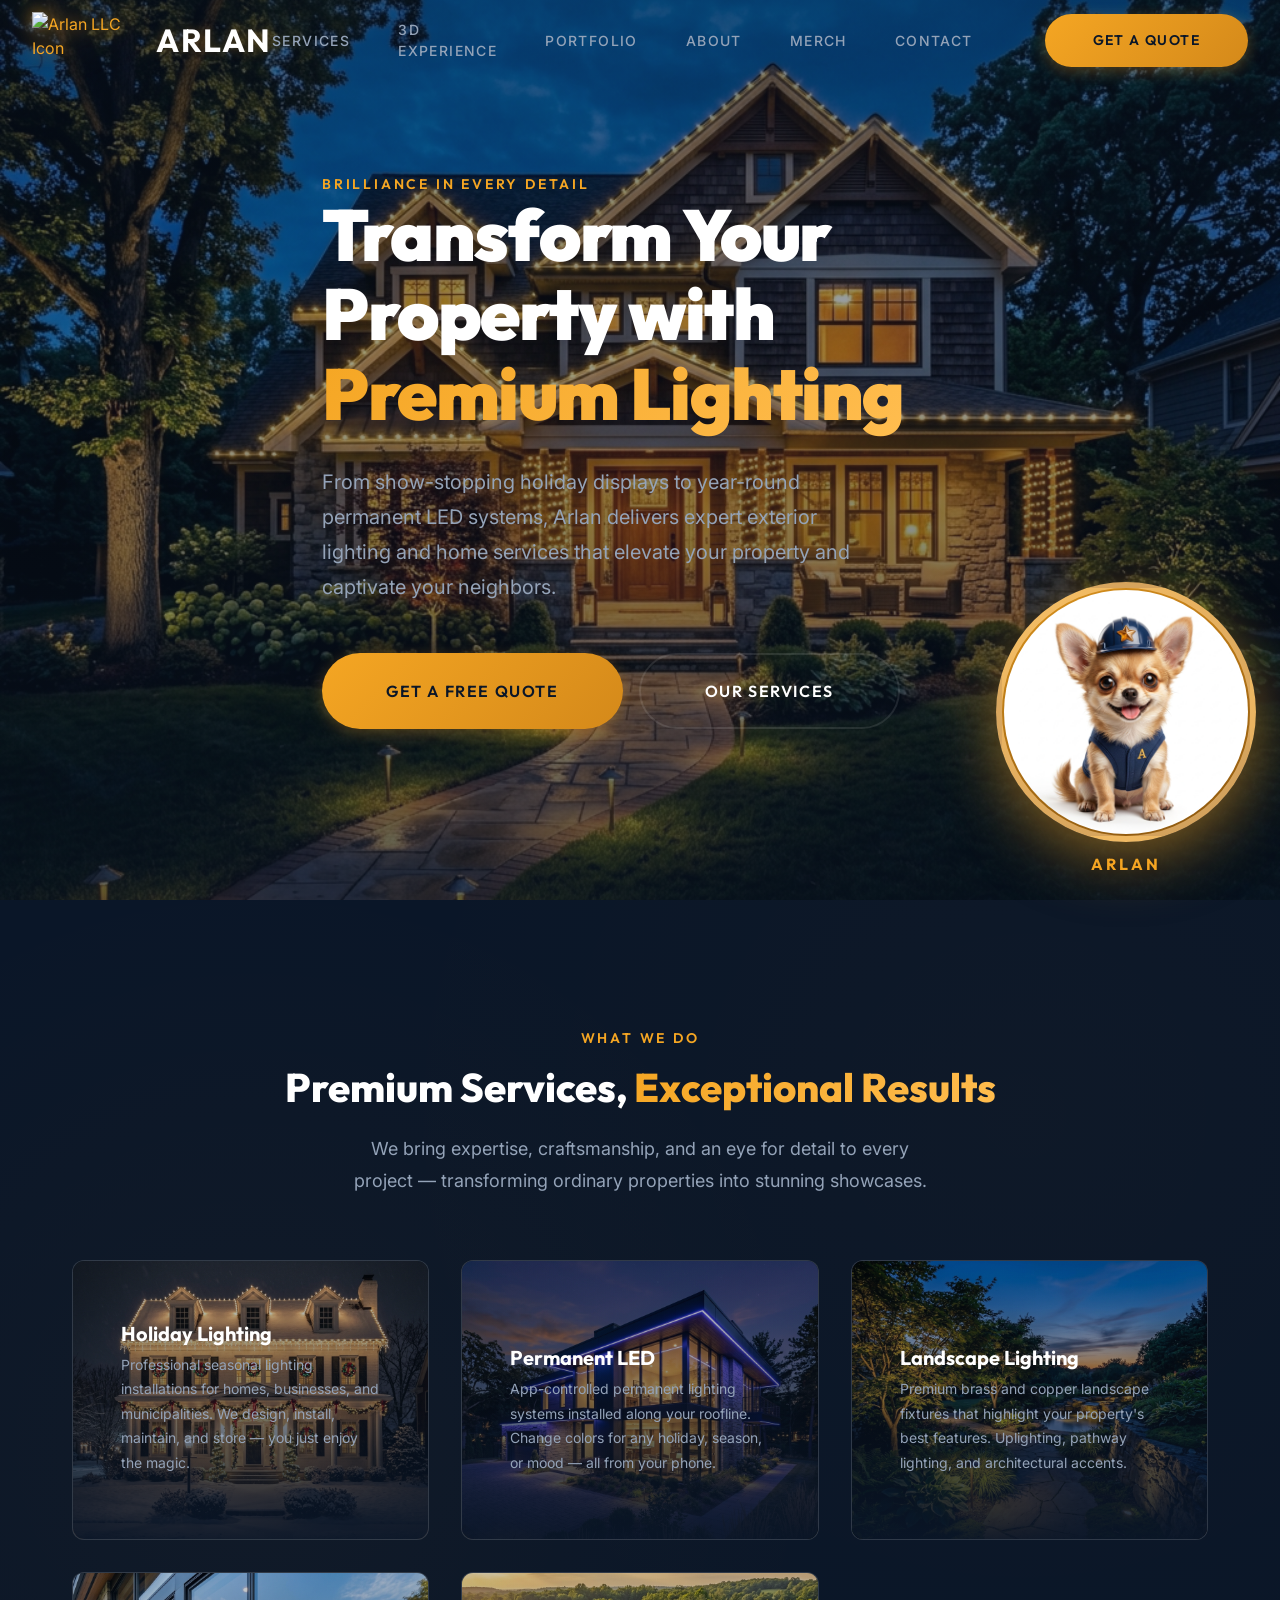
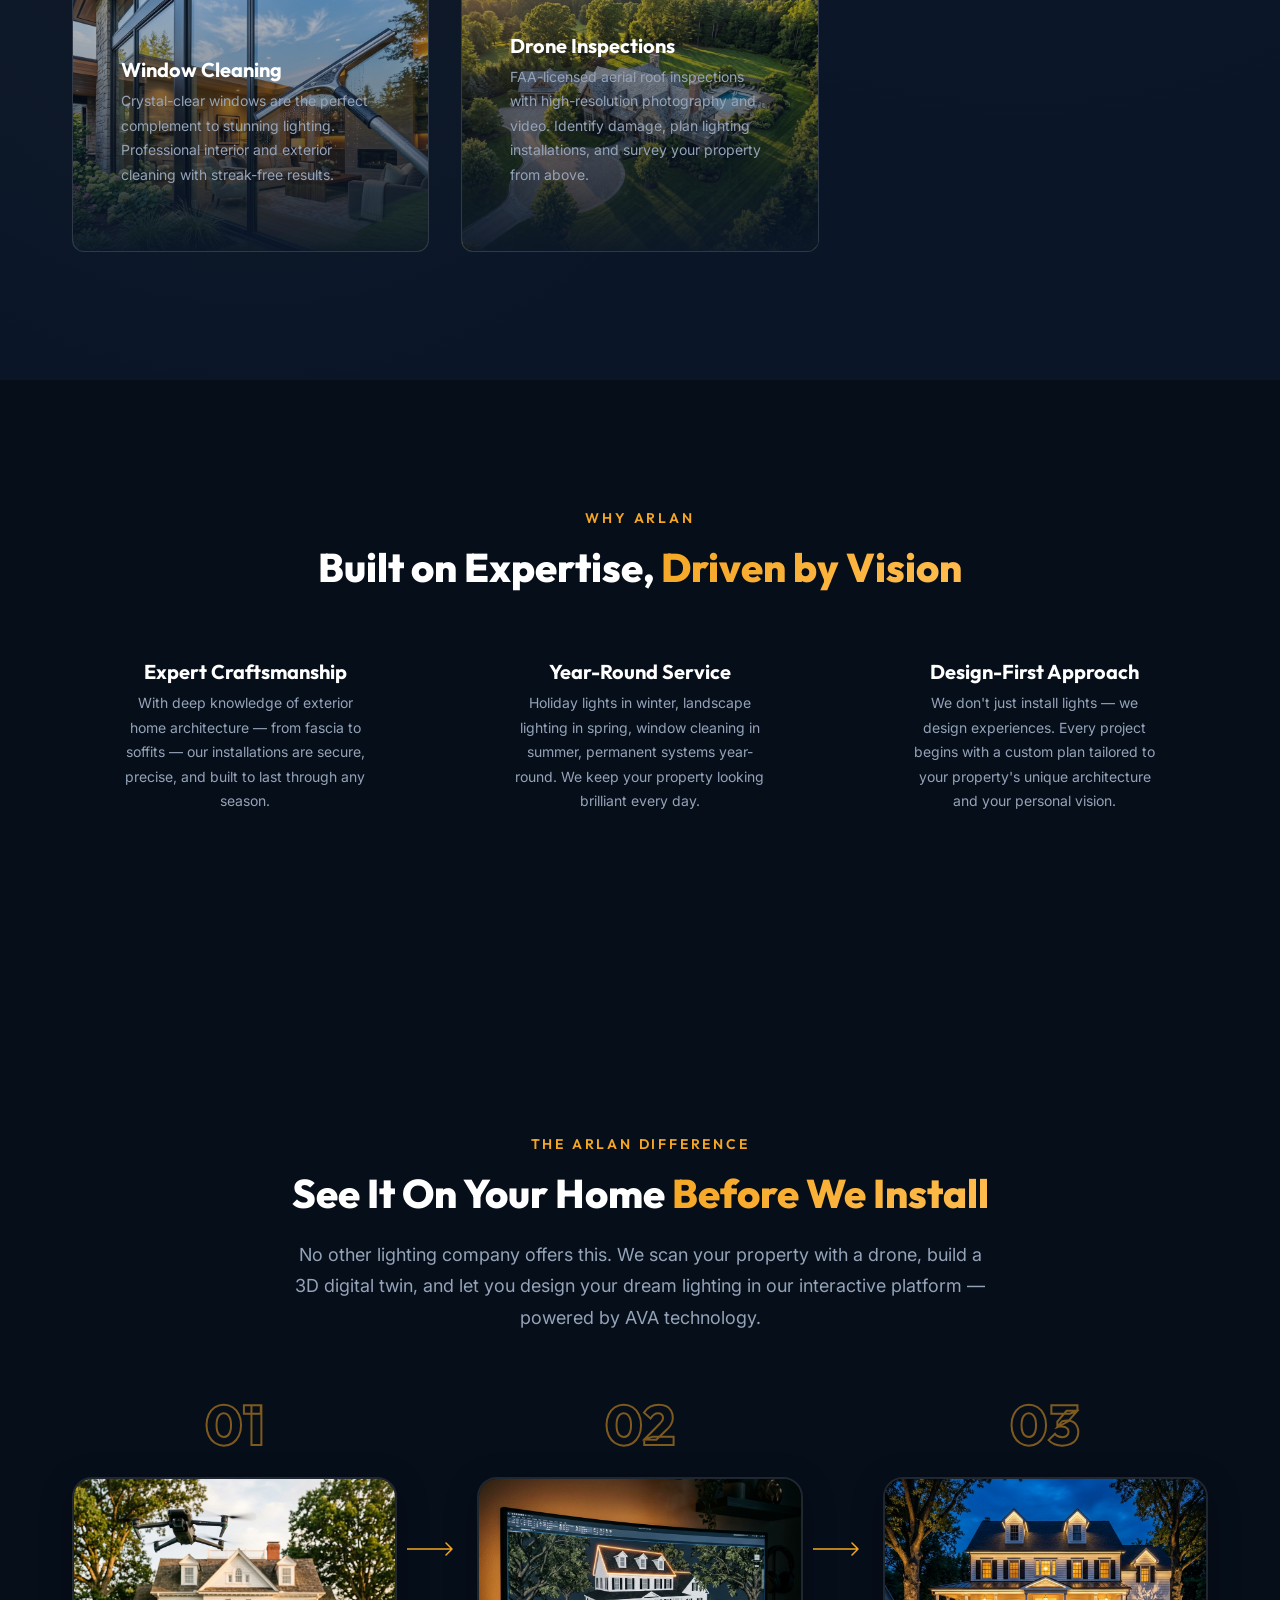
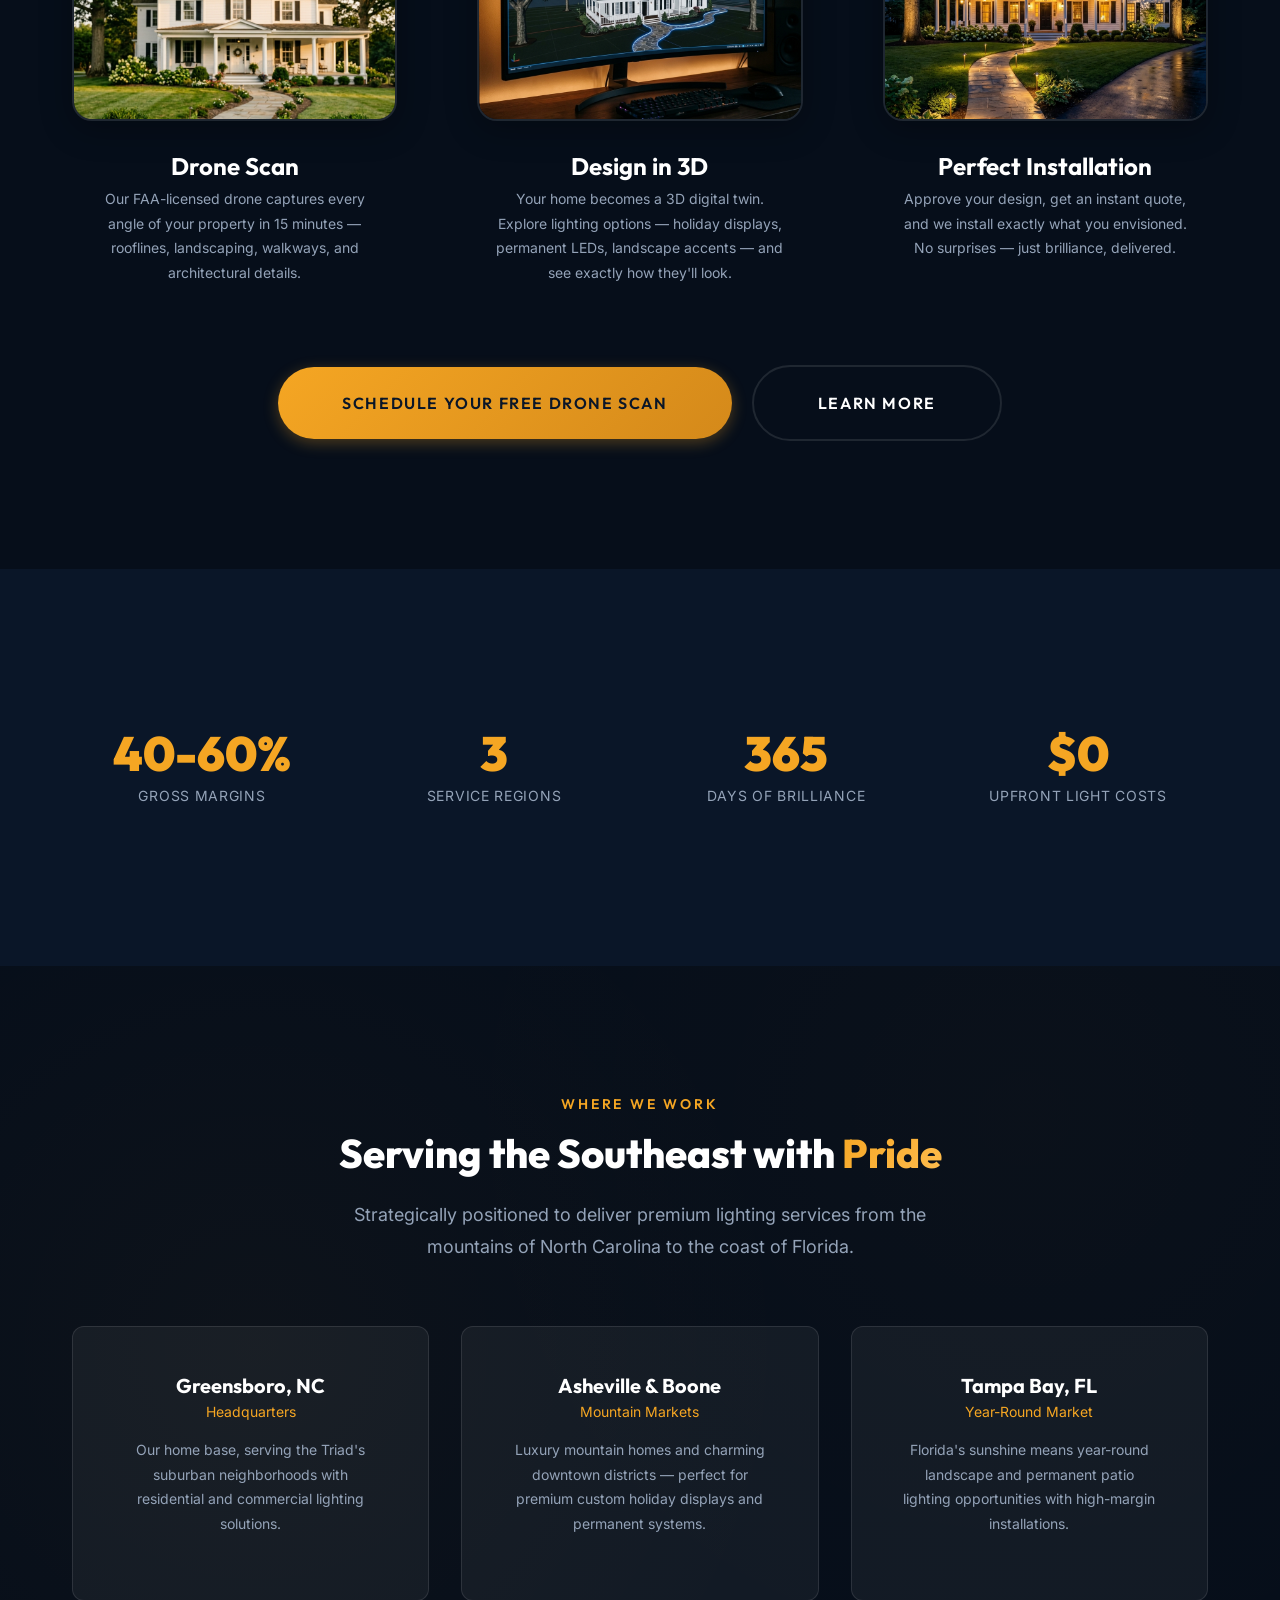
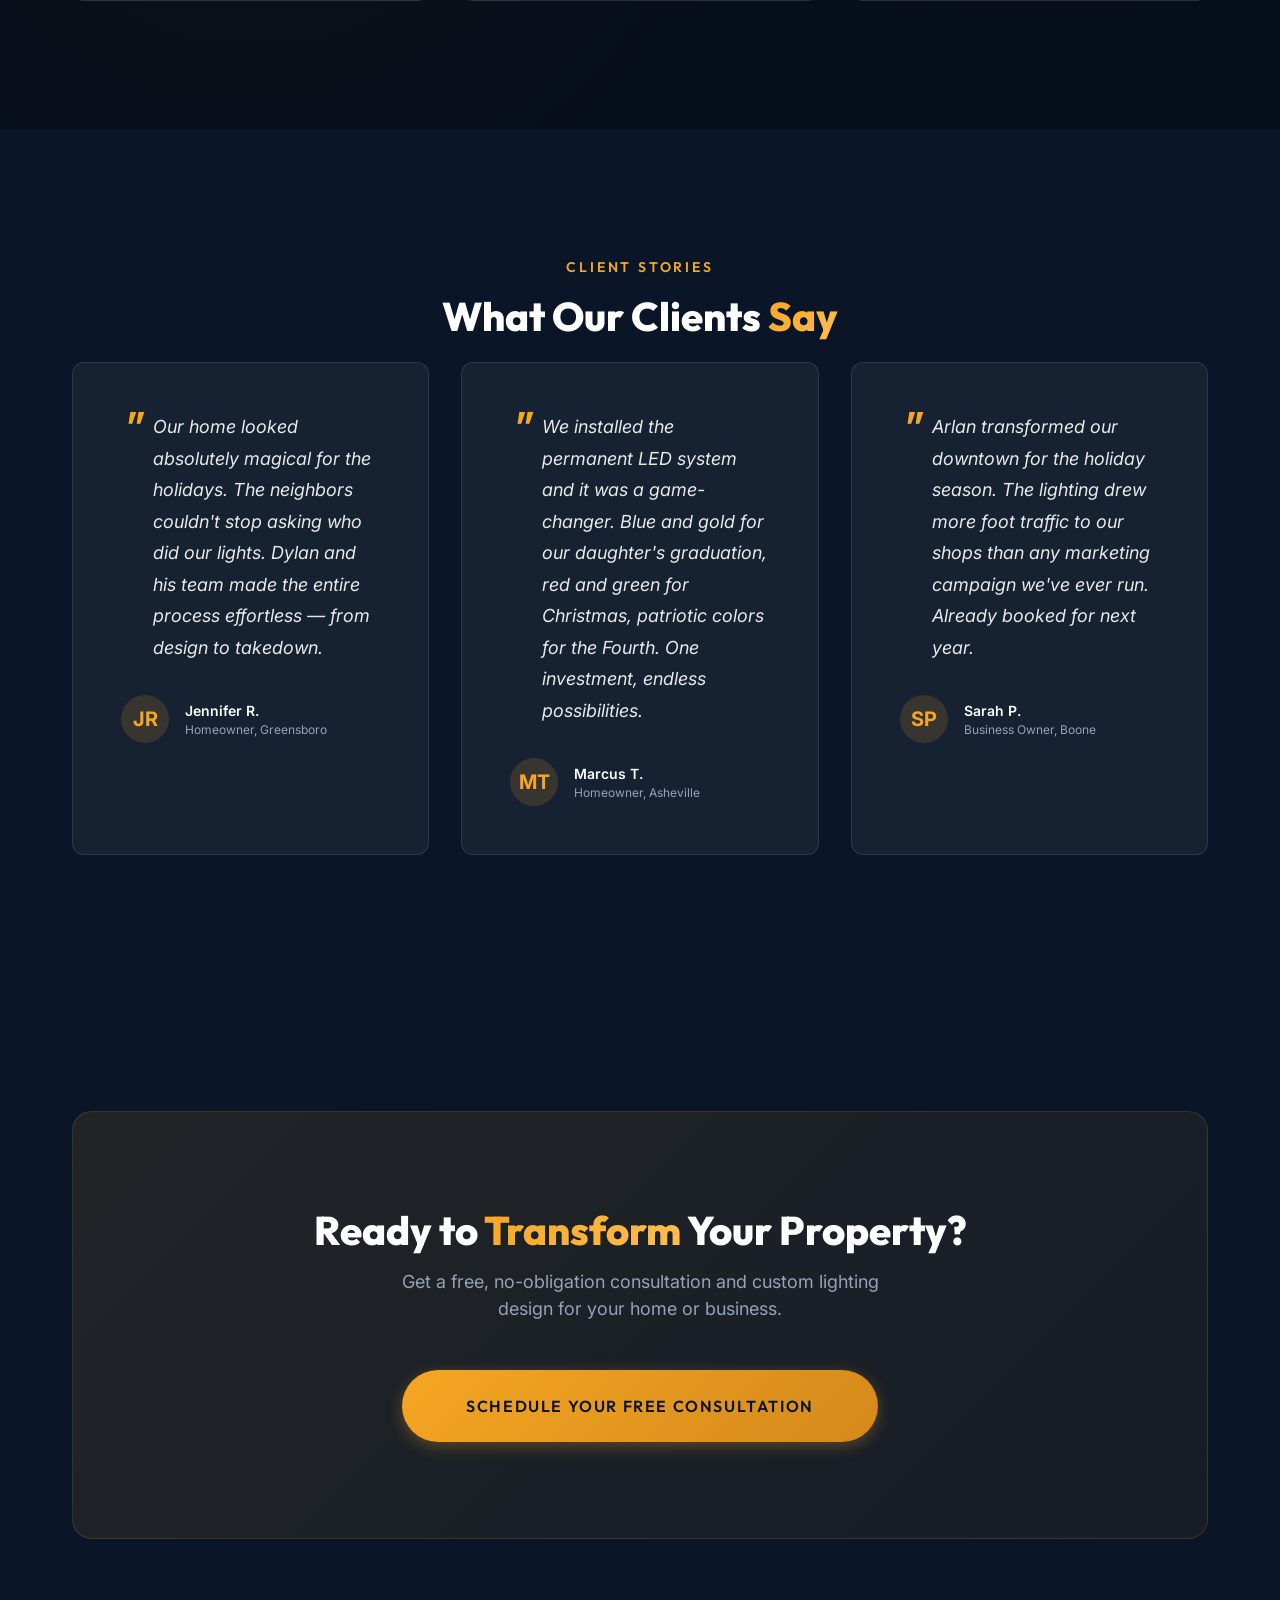
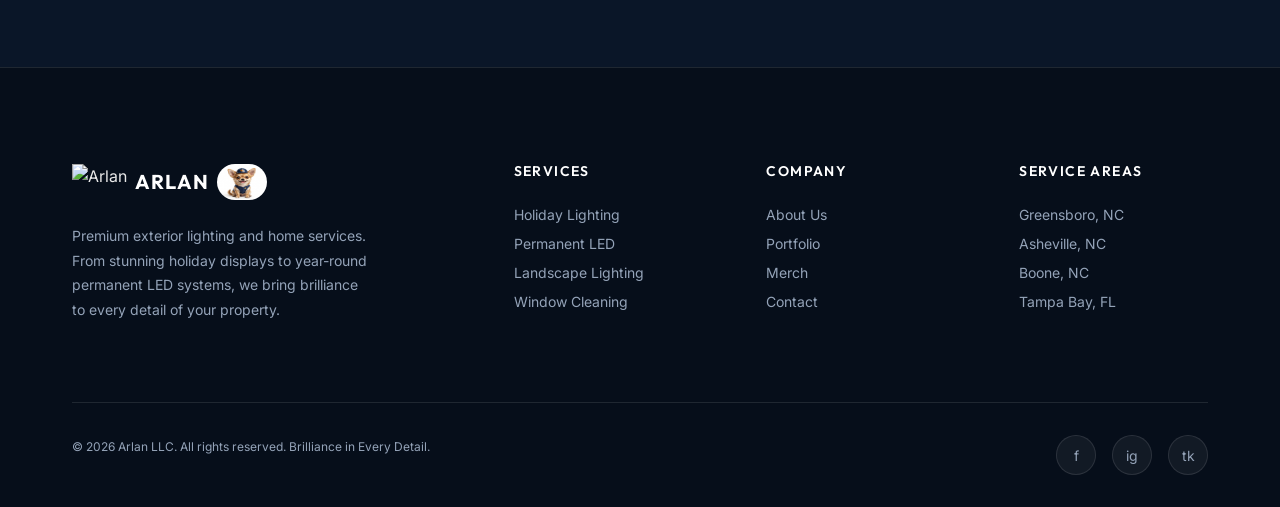
==== commit 6dd1a797: "Renamed Arlen to Arlan across entire site (162 changes) - HTML, CSS, JS, audio files, Stripe product" ====
--- a/index.html
+++ b/index.html
@@ -3,8 +3,8 @@
 <head>
   <meta charset="UTF-8">
   <meta name="viewport" content="width=device-width, initial-scale=1.0">
-  <title>Arlen LLC — Premium Exterior Lighting & Home Services | Greensboro, NC</title>
-  <meta name="description" content="Arlen LLC delivers premium exterior lighting and home services across North Carolina and Florida. Holiday lighting, permanent LED systems, landscape lighting, and more. Brilliance in Every Detail.">
+  <title>Arlan LLC — Premium Exterior Lighting & Home Services | Greensboro, NC</title>
+  <meta name="description" content="Arlan LLC delivers premium exterior lighting and home services across North Carolina and Florida. Holiday lighting, permanent LED systems, landscape lighting, and more. Brilliance in Every Detail.">
   <link rel="icon" type="image/png" href="assets/logo/favicon.png">
   <link rel="stylesheet" href="css/index.css">
   <link rel="stylesheet" href="css/components.css">
@@ -16,8 +16,8 @@
   <nav class="nav" id="main-nav">
     <div class="nav__inner">
       <a href="index.html" class="nav__logo">
-        <img src="assets/logo/arlen-icon.png" alt="Arlen LLC Icon">
-        <span class="nav__logo-text">ARLEN</span>
+        <img src="assets/logo/arlan-icon.png" alt="Arlan LLC Icon">
+        <span class="nav__logo-text">ARLAN</span>
       </a>
       <div class="nav__links" id="nav-links">
         <a href="services.html" class="nav__link">Services</a>
@@ -45,7 +45,7 @@
     <div class="container hero__content">
       <span class="hero__tagline">Brilliance in Every Detail</span>
       <h1 class="hero__title">Transform Your Property with <span class="text-gradient">Premium Lighting</span></h1>
-      <p class="hero__description">From show-stopping holiday displays to year-round permanent LED systems, Arlen delivers expert exterior lighting and home services that elevate your property and captivate your neighbors.</p>
+      <p class="hero__description">From show-stopping holiday displays to year-round permanent LED systems, Arlan delivers expert exterior lighting and home services that elevate your property and captivate your neighbors.</p>
       <div class="hero__actions">
         <a href="contact.html" class="btn btn--primary btn--lg">Get a Free Quote</a>
         <a href="services.html" class="btn btn--outline btn--lg">Our Services</a>
@@ -96,11 +96,11 @@
     </div>
   </section>
 
-  <!-- Why Choose Arlen -->
+  <!-- Why Choose Arlan -->
   <section class="section section--dark">
     <div class="container">
       <div class="text-center reveal">
-        <span class="section-label">Why Arlen</span>
+        <span class="section-label">Why Arlan</span>
         <h2 class="section-title">Built on Expertise, <span class="text-gradient">Driven by Vision</span></h2>
       </div>
       <div class="why-grid stagger">
@@ -124,7 +124,7 @@
   <section class="section section--dark" id="experience">
     <div class="container">
       <div class="text-center reveal">
-        <span class="section-label">The Arlen Difference</span>
+        <span class="section-label">The Arlan Difference</span>
         <h2 class="section-title">See It On Your Home <span class="text-gradient">Before We Install</span></h2>
         <p class="section-subtitle" style="max-width: 700px; margin: 0 auto var(--sp-3xl);">No other lighting company offers this. We scan your property with a drone, build a 3D digital twin, and let you design your dream lighting in our interactive platform — powered by AVA technology.</p>
       </div>
@@ -258,7 +258,7 @@
           </div>
         </div>
         <div class="testimonial-card">
-          <p class="testimonial-card__quote">Arlen transformed our downtown for the holiday season. The lighting drew more foot traffic to our shops than any marketing campaign we've ever run. Already booked for next year.</p>
+          <p class="testimonial-card__quote">Arlan transformed our downtown for the holiday season. The lighting drew more foot traffic to our shops than any marketing campaign we've ever run. Already booked for next year.</p>
           <div class="testimonial-card__author">
             <div class="testimonial-card__avatar">SP</div>
             <div>
@@ -288,9 +288,9 @@
       <div class="footer__grid">
         <div class="footer__brand">
           <div class="footer__logo">
-            <img src="assets/logo/arlen-icon.png" alt="Arlen">
-            <span class="footer__logo-text">ARLEN</span>
-            <img src="assets/images/mascot.png" alt="Arlen Mascot" class="footer__mascot">
+            <img src="assets/logo/arlan-icon.png" alt="Arlan">
+            <span class="footer__logo-text">ARLAN</span>
+            <img src="assets/images/mascot.png" alt="Arlan Mascot" class="footer__mascot">
           </div>
           <p class="footer__description">Premium exterior lighting and home services. From stunning holiday displays to year-round permanent LED systems, we bring brilliance to every detail of your property.</p>
         </div>
@@ -317,7 +317,7 @@
         </div>
       </div>
       <div class="footer__bottom">
-        <p class="footer__copyright">&copy; 2026 Arlen LLC. All rights reserved. Brilliance in Every Detail.</p>
+        <p class="footer__copyright">&copy; 2026 Arlan LLC. All rights reserved. Brilliance in Every Detail.</p>
         <div class="footer__socials">
           <a href="#" class="footer__social" aria-label="Facebook">f</a>
           <a href="#" class="footer__social" aria-label="Instagram">ig</a>
@@ -332,9 +332,9 @@
     <!-- Panel -->
     <div class="mascot-widget__panel" id="mascot-panel">
       <div class="mascot-widget__header">
-        <img src="assets/images/mascot.png" alt="Arlen Mascot" class="mascot-widget__avatar">
+        <img src="assets/images/mascot.png" alt="Arlan Mascot" class="mascot-widget__avatar">
         <div class="mascot-widget__header-info">
-          <div class="mascot-widget__name">Arlen</div>
+          <div class="mascot-widget__name">Arlan</div>
           <div class="mascot-widget__subtitle">Your Friendly Guide</div>
           <div class="mascot-widget__status">
             <span class="mascot-widget__status-dot"></span>
@@ -345,7 +345,7 @@
       </div>
       <div class="mascot-widget__body">
         <div class="mascot-widget__greeting" id="mascot-greeting">
-          Hey there! 👋 I'm <strong>Arlen</strong>, your friendly guide! I can help you get a free quote, explore our services, browse our merch, or answer any questions. What can I do for you today?
+          Hey there! 👋 I'm <strong>Arlan</strong>, your friendly guide! I can help you get a free quote, explore our services, browse our merch, or answer any questions. What can I do for you today?
         </div>
         <div class="mascot-widget__actions">
           <a href="contact.html" class="mascot-widget__action" data-speak="quote">
@@ -367,7 +367,7 @@
         </div>
       </div>
       <div class="mascot-widget__footer">
-        <p class="mascot-widget__footer-text">Powered by Arlen — Brilliance in Every Detail</p>
+        <p class="mascot-widget__footer-text">Powered by Arlan — Brilliance in Every Detail</p>
       </div>
     </div>
 
@@ -375,9 +375,9 @@
     <div class="mascot-widget__bubble" id="mascot-bubble">
       <span class="mascot-widget__voice-badge" id="mascot-voice-badge" title="Toggle voice">🔊</span>
       <span class="mascot-widget__badge">1</span>
-      <img src="assets/images/mascot.png" alt="Chat with Arlen">
-    </div>
-    <div class="mascot-widget__label">Arlen</div>
+      <img src="assets/images/mascot.png" alt="Chat with Arlan">
+    </div>
+    <div class="mascot-widget__label">Arlan</div>
   </div>
 
   <script src="js/tts.js"></script>
--- a/css/index.css
+++ b/css/index.css
@@ -1,5 +1,5 @@
 /* ============================================
-   ARLEN LLC — Design System
+   ARLAN LLC — Design System
    "Brilliance in Every Detail"
    ============================================ */
 
--- a/css/components.css
+++ b/css/components.css
@@ -1,5 +1,5 @@
 /* ============================================
-   ARLEN LLC — Component Styles
+   ARLAN LLC — Component Styles
    ============================================ */
 
 /* --- Navigation --- */
@@ -1187,10 +1187,10 @@
   font-family: var(--font-body);
 }
 
-/* Floating bubble — SUPERSTAR SIZE */
+/* Floating bubble — MEGA STAR SIZE */
 .mascot-widget__bubble {
-  width: 200px;
-  height: 200px;
+  width: 260px;
+  height: 260px;
   border-radius: var(--border-radius-full);
   background: linear-gradient(145deg, #f5a623 0%, #d4891a 50%, #b87315 100%);
   box-shadow:
@@ -1217,8 +1217,8 @@
 }
 
 .mascot-widget__bubble img {
-  width: 184px;
-  height: 184px;
+  width: 244px;
+  height: 244px;
   border-radius: var(--border-radius-full);
   object-fit: cover;
   filter: drop-shadow(0 4px 12px rgba(0,0,0,0.25));
@@ -1329,20 +1329,23 @@
 
 /* Panel */
 .mascot-widget__panel {
-  position: absolute;
-  bottom: calc(100% + 20px);
-  right: 0;
+  position: fixed;
+  bottom: auto;
+  top: 90px;
+  right: 24px;
   width: 360px;
+  max-height: calc(100vh - 380px);
   background: var(--color-primary-light);
   border: 1px solid var(--color-glass-border);
   border-radius: var(--border-radius-lg);
   box-shadow: 0 20px 60px rgba(0,0,0,0.4), 0 0 40px rgba(245,166,35,0.1);
-  overflow: hidden;
+  overflow-y: auto;
   opacity: 0;
-  transform: translateY(10px) scale(0.95);
-  transform-origin: bottom right;
+  transform: translateY(-10px) scale(0.95);
+  transform-origin: top right;
   pointer-events: none;
   transition: opacity var(--transition-base), transform var(--transition-base);
+  z-index: 901;
 }
 
 .mascot-widget__panel.open {
--- a/css/pages.css
+++ b/css/pages.css
@@ -1,5 +1,5 @@
 /* ============================================
-   ARLEN LLC — Page-Specific Styles
+   ARLAN LLC — Page-Specific Styles
    ============================================ */
 
 /* --- Homepage: Video Hero --- */
@@ -175,7 +175,7 @@
   .services-grid { grid-template-columns: 1fr; }
 }
 
-/* --- Homepage: Why Arlen --- */
+/* --- Homepage: Why Arlan --- */
 .why-grid {
   display: grid;
   grid-template-columns: repeat(3, 1fr);
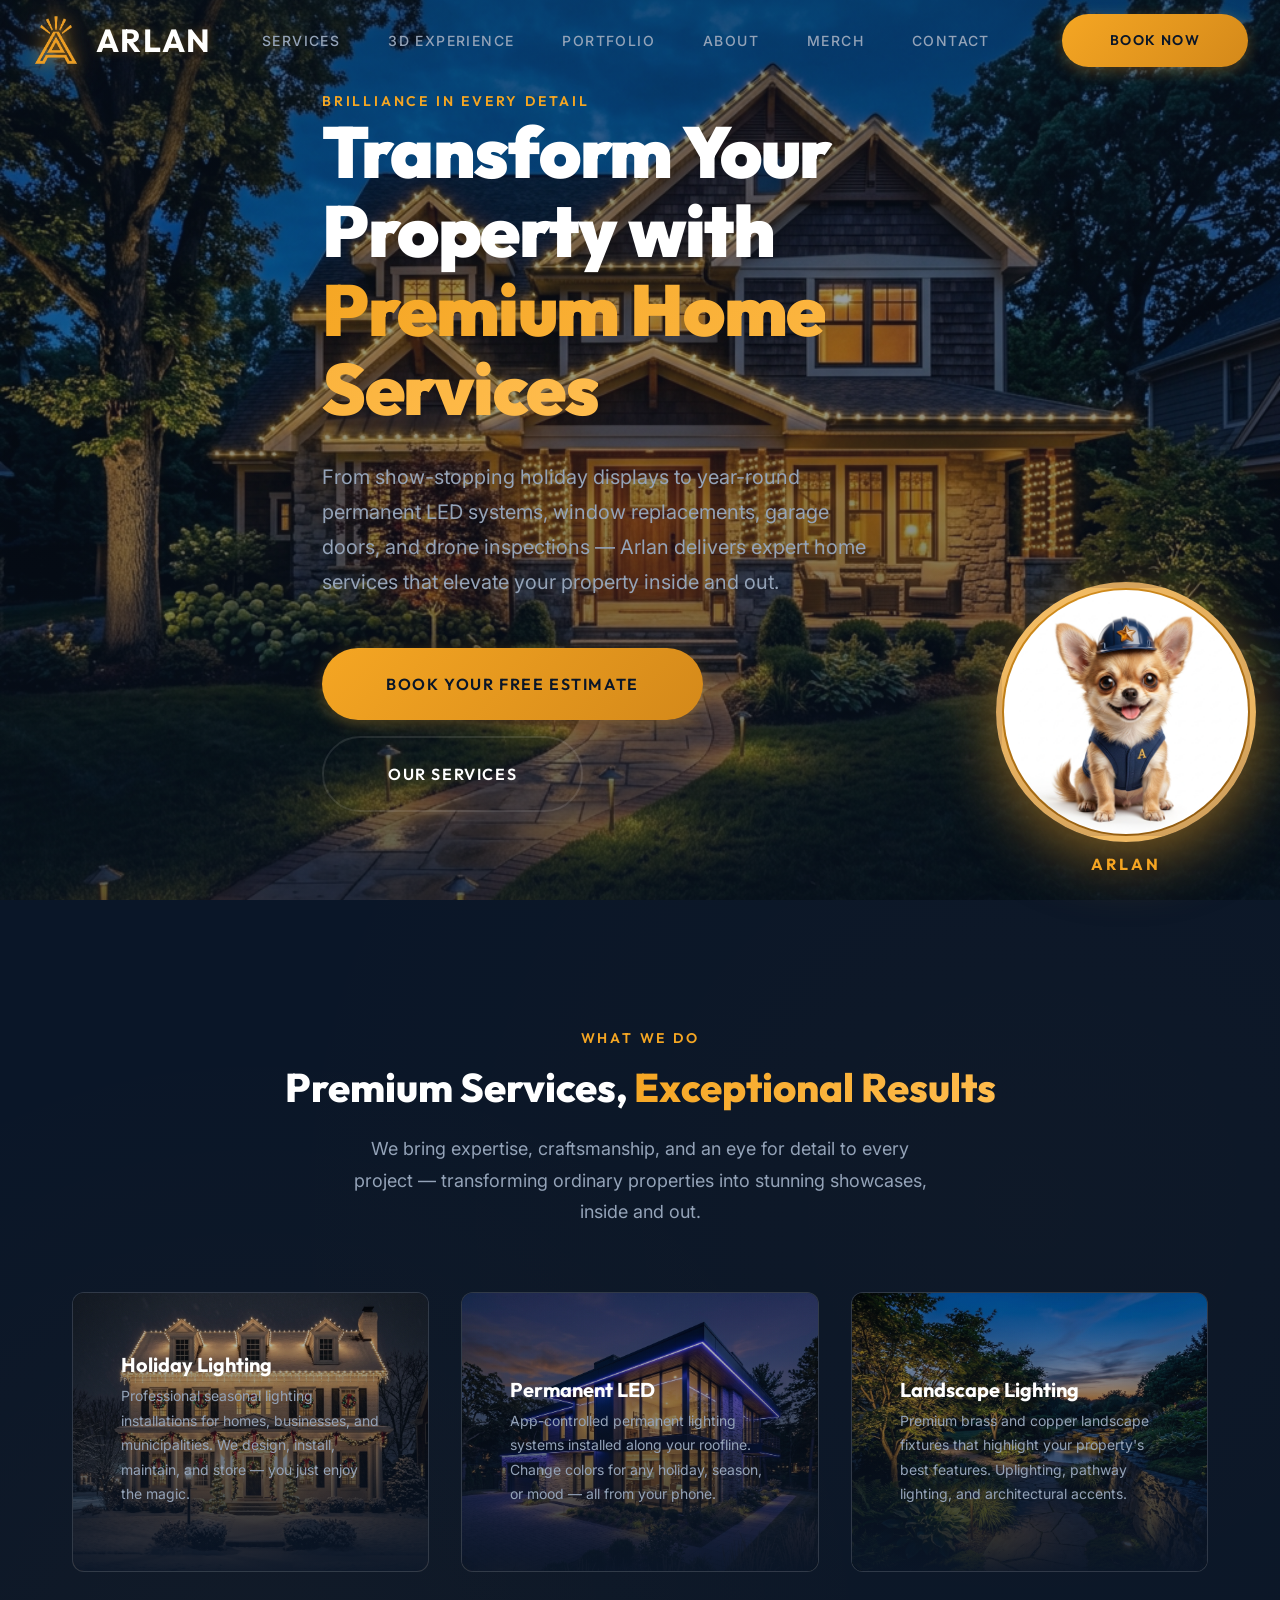
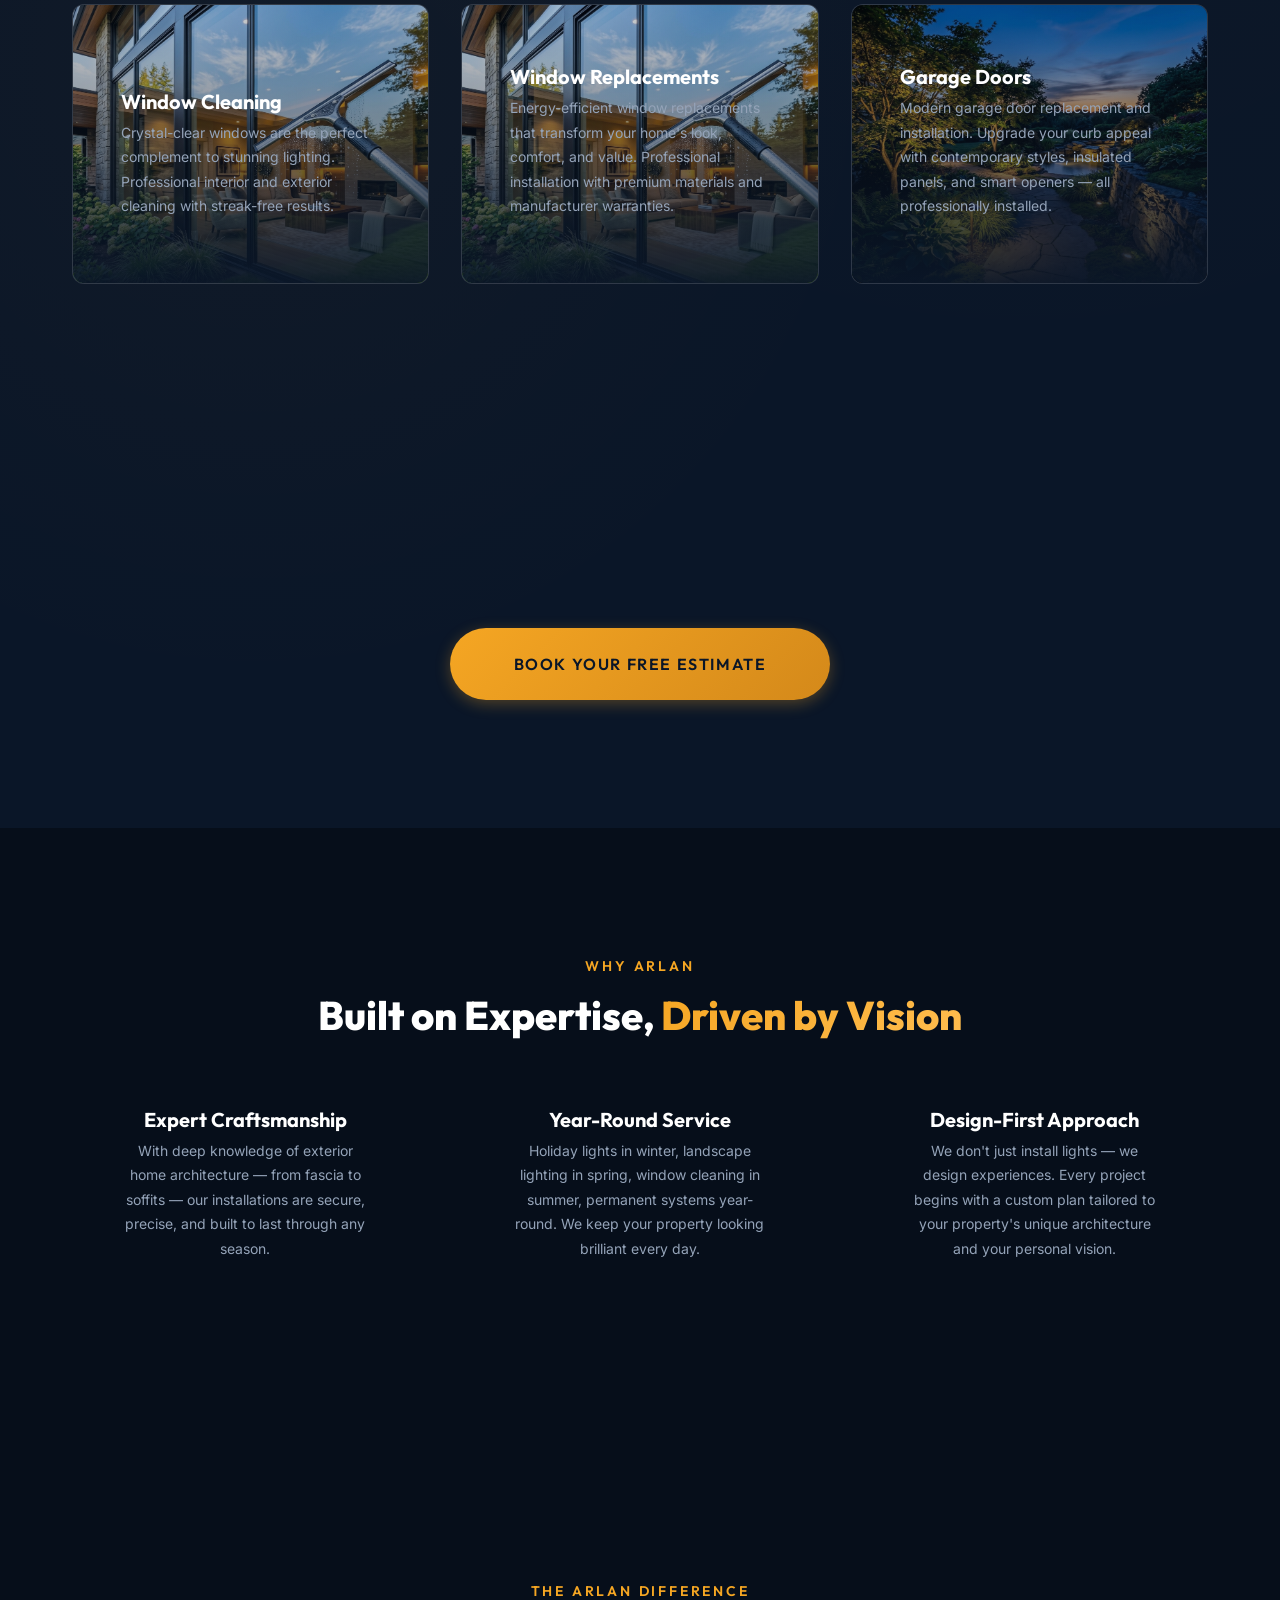
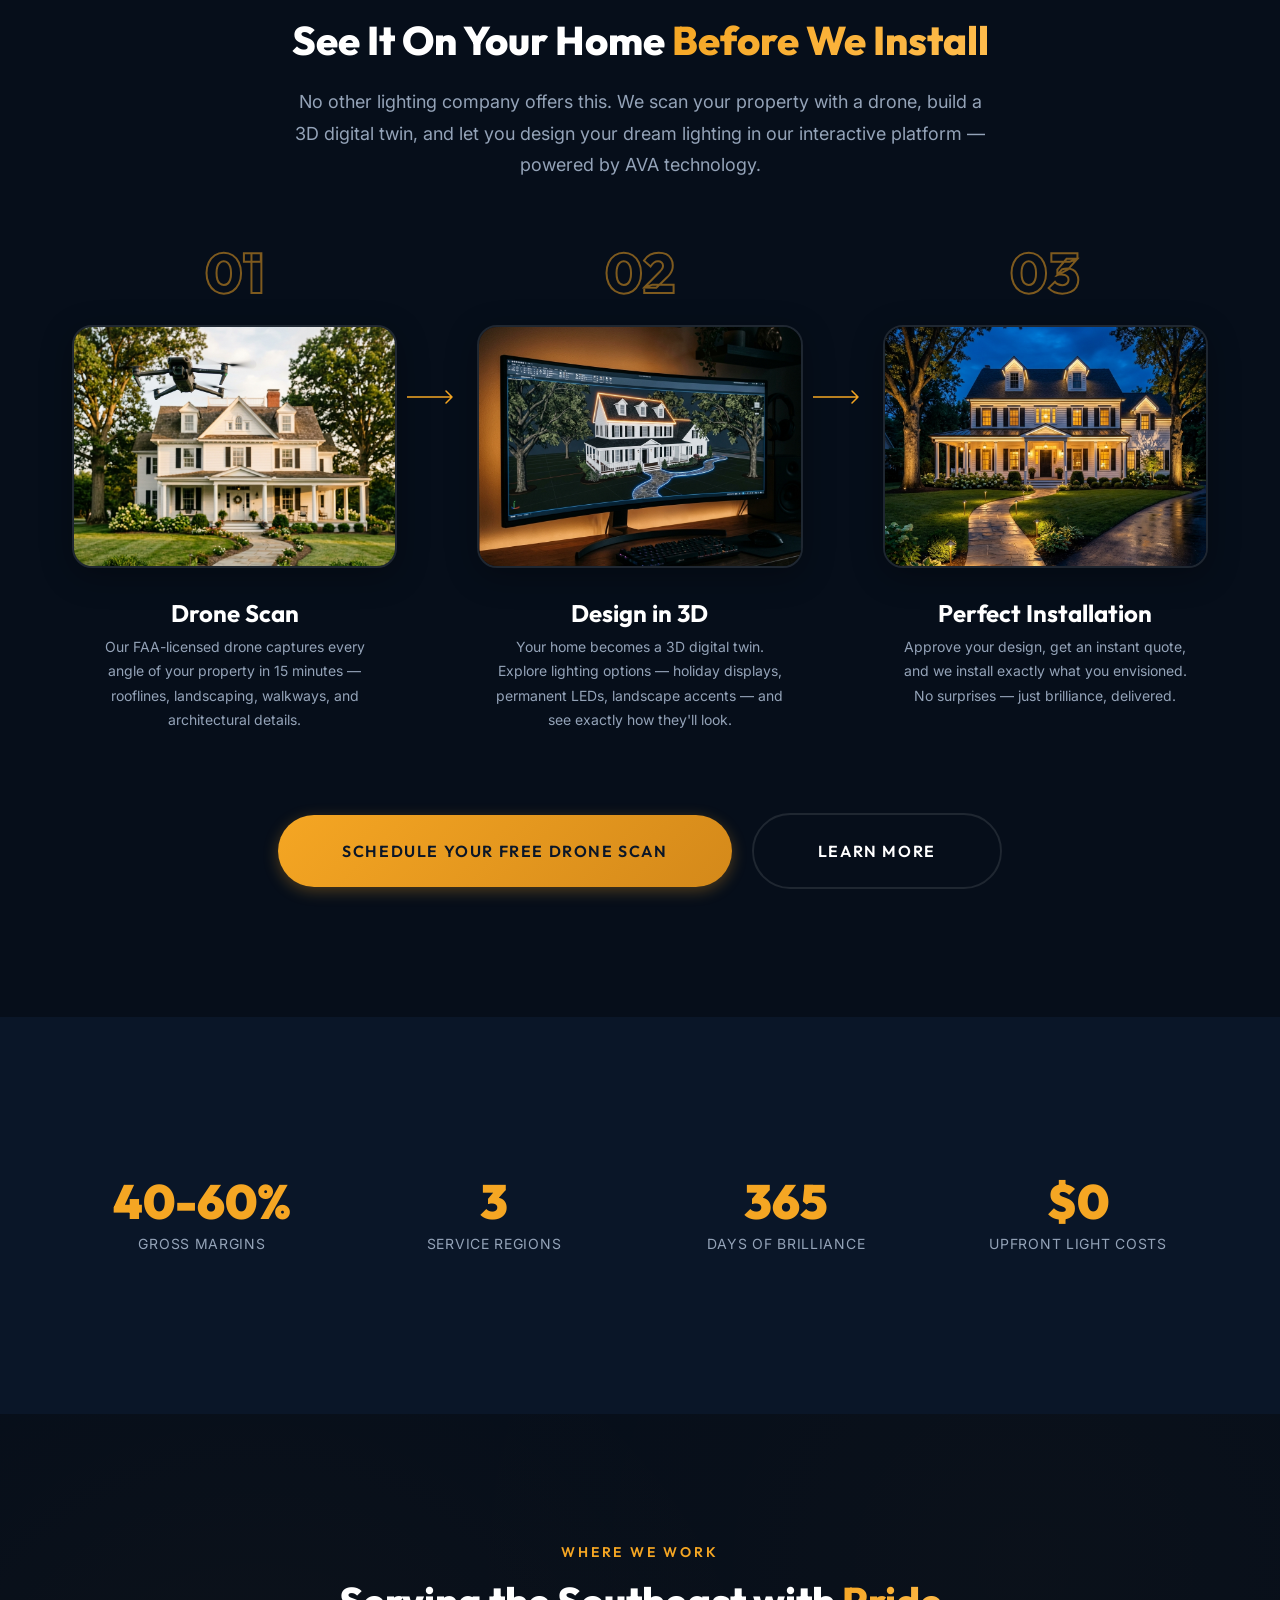
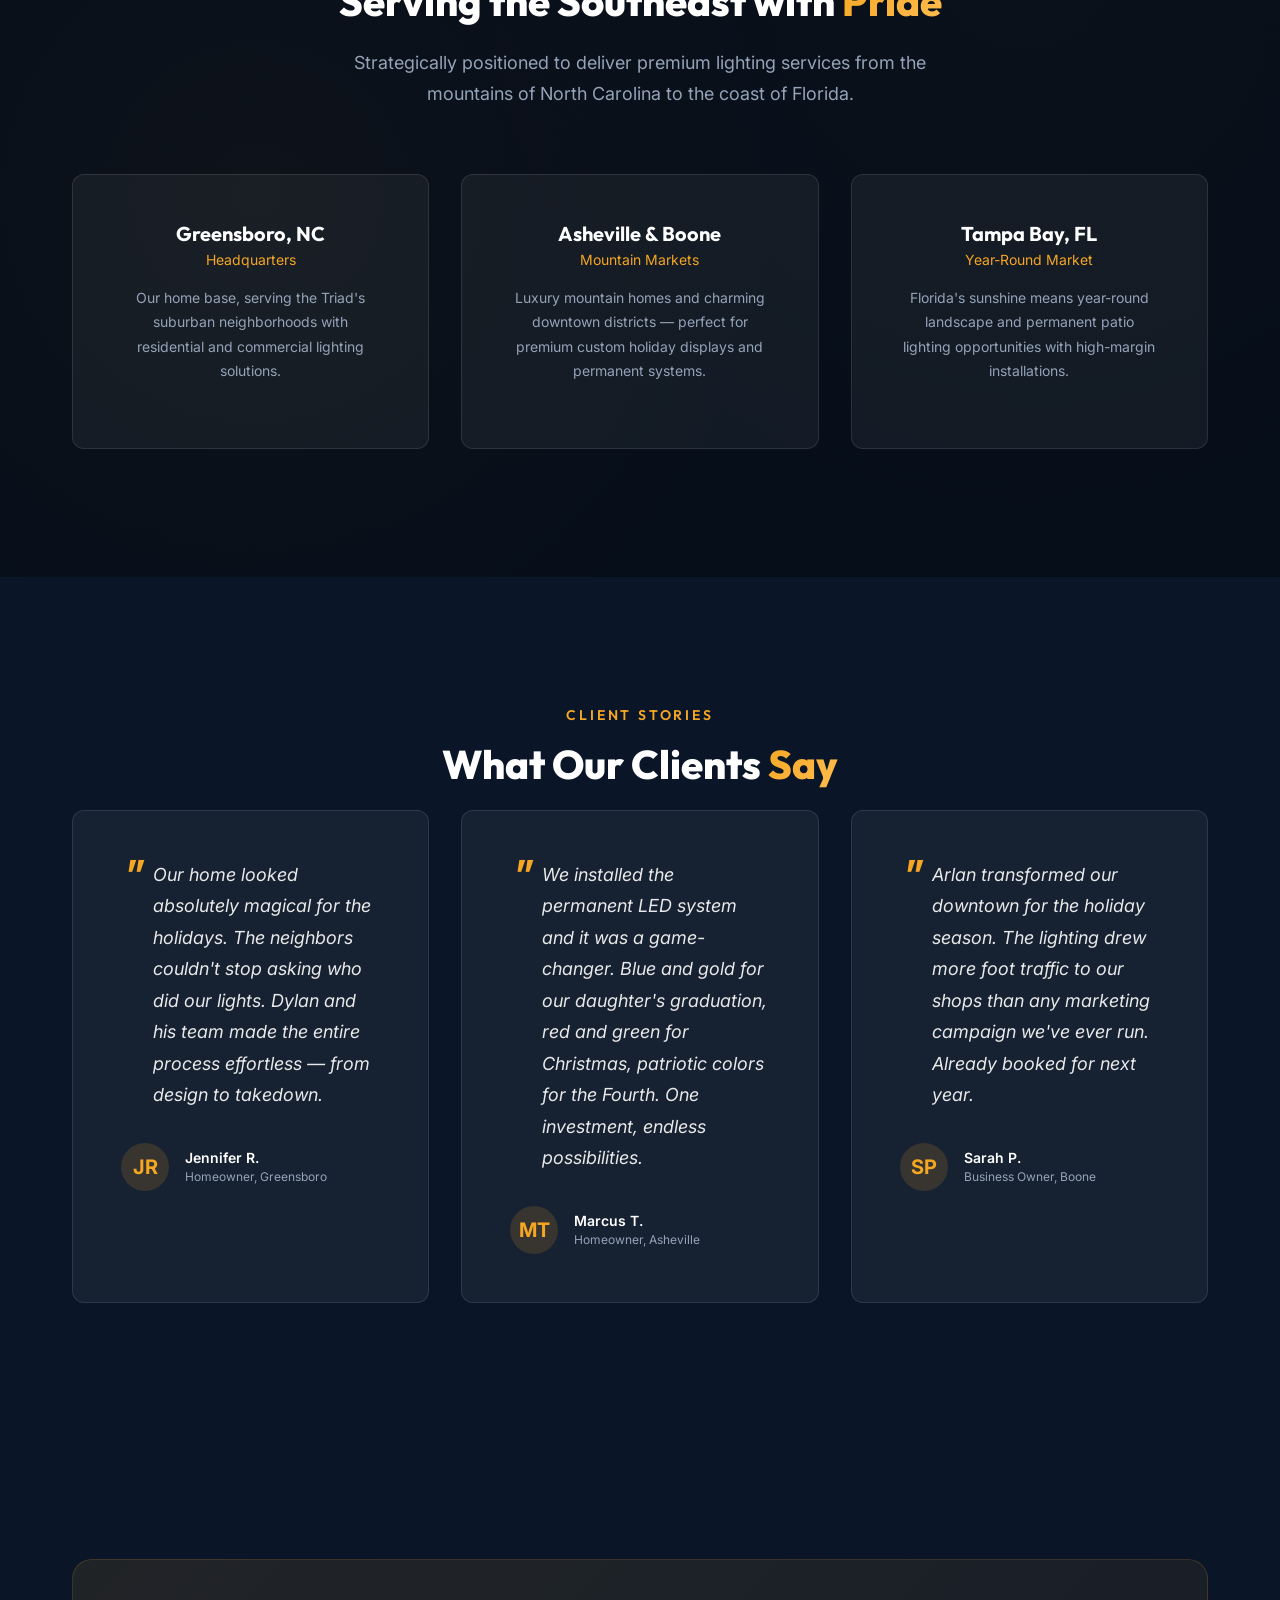
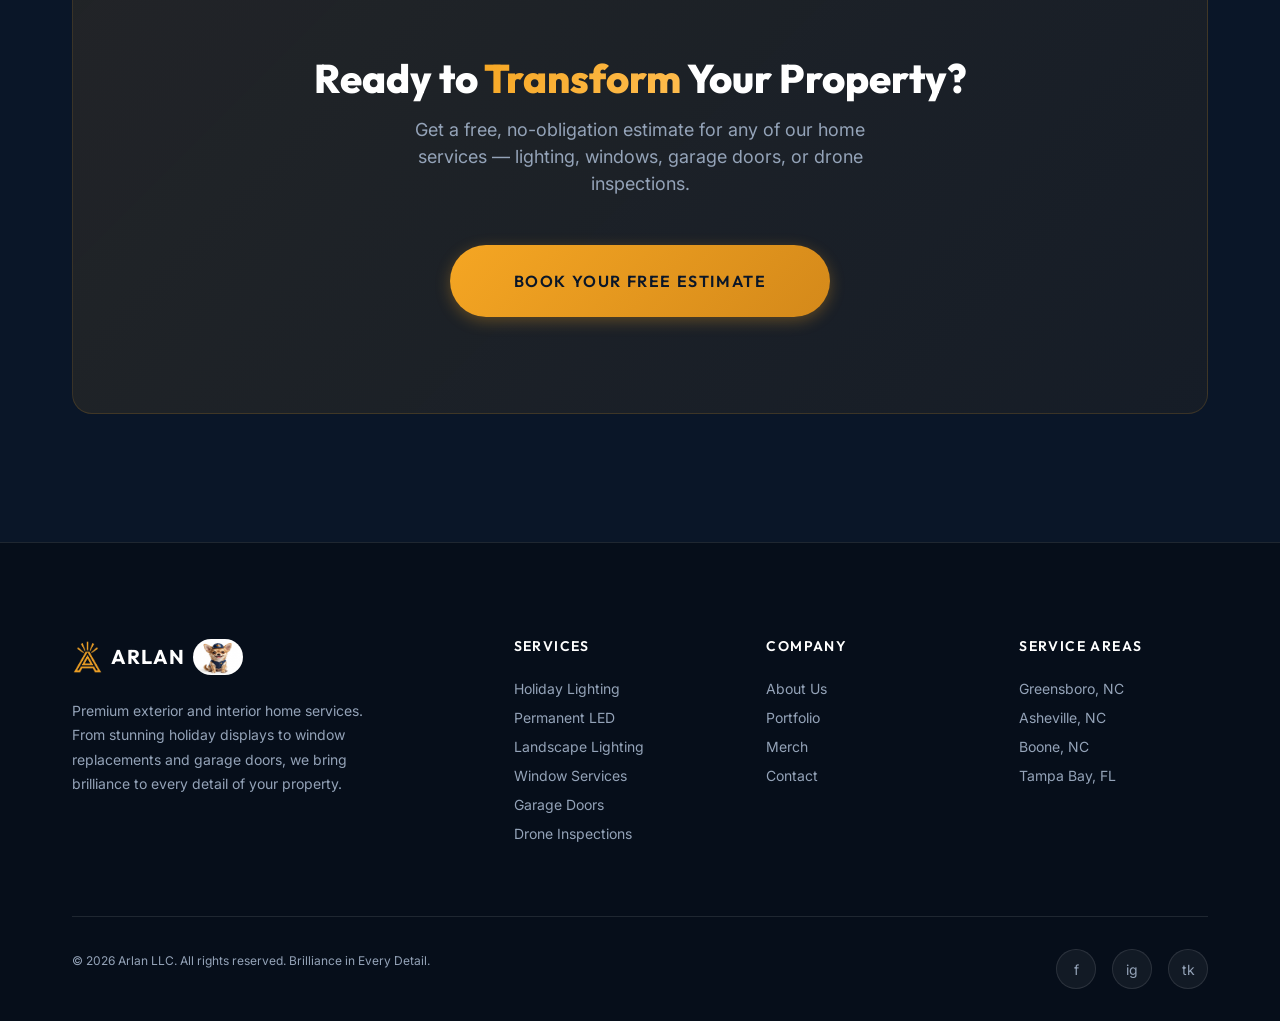
==== commit 5b49e448: "feat: Add booking page, owner dashboard, new services, and print materials - book.html: 3-step booki" ====
--- a/index.html
+++ b/index.html
@@ -3,8 +3,8 @@
 <head>
   <meta charset="UTF-8">
   <meta name="viewport" content="width=device-width, initial-scale=1.0">
-  <title>Arlan LLC — Premium Exterior Lighting & Home Services | Greensboro, NC</title>
-  <meta name="description" content="Arlan LLC delivers premium exterior lighting and home services across North Carolina and Florida. Holiday lighting, permanent LED systems, landscape lighting, and more. Brilliance in Every Detail.">
+  <title>Arlan LLC — Premium Exterior & Interior Home Services | Greensboro, NC</title>
+  <meta name="description" content="Arlan LLC delivers premium exterior and interior home services in Greensboro, NC. Holiday lighting, permanent LED, landscape lighting, window services, garage doors, drone inspections, and more. Brilliance in Every Detail.">
   <link rel="icon" type="image/png" href="assets/logo/favicon.png">
   <link rel="stylesheet" href="css/index.css">
   <link rel="stylesheet" href="css/components.css">
@@ -26,7 +26,7 @@
         <a href="about.html" class="nav__link">About</a>
         <a href="merch.html" class="nav__link">Merch</a>
         <a href="contact.html" class="nav__link">Contact</a>
-        <a href="contact.html" class="btn btn--primary nav__cta">Get a Quote</a>
+        <a href="book.html" class="btn btn--primary nav__cta">Book Now</a>
       </div>
       <div class="nav__hamburger" id="hamburger">
         <span></span>
@@ -44,10 +44,10 @@
     <div class="hero__overlay"></div>
     <div class="container hero__content">
       <span class="hero__tagline">Brilliance in Every Detail</span>
-      <h1 class="hero__title">Transform Your Property with <span class="text-gradient">Premium Lighting</span></h1>
-      <p class="hero__description">From show-stopping holiday displays to year-round permanent LED systems, Arlan delivers expert exterior lighting and home services that elevate your property and captivate your neighbors.</p>
+      <h1 class="hero__title">Transform Your Property with <span class="text-gradient">Premium Home Services</span></h1>
+      <p class="hero__description">From show-stopping holiday displays to year-round permanent LED systems, window replacements, garage doors, and drone inspections — Arlan delivers expert home services that elevate your property inside and out.</p>
       <div class="hero__actions">
-        <a href="contact.html" class="btn btn--primary btn--lg">Get a Free Quote</a>
+        <a href="book.html" class="btn btn--primary btn--lg">Book Your Free Estimate</a>
         <a href="services.html" class="btn btn--outline btn--lg">Our Services</a>
       </div>
     </div>
@@ -59,7 +59,7 @@
       <div class="text-center reveal">
         <span class="section-label">What We Do</span>
         <h2 class="section-title">Premium Services, <span class="text-gradient">Exceptional Results</span></h2>
-        <p class="section-subtitle" style="margin: 0 auto var(--sp-3xl);">We bring expertise, craftsmanship, and an eye for detail to every project — transforming ordinary properties into stunning showcases.</p>
+        <p class="section-subtitle" style="margin: 0 auto var(--sp-3xl);">We bring expertise, craftsmanship, and an eye for detail to every project — transforming ordinary properties into stunning showcases, inside and out.</p>
       </div>
       <div class="services-grid stagger">
         <div class="glass-card glass-card--image">
@@ -87,11 +87,26 @@
           <p class="glass-card__text">Crystal-clear windows are the perfect complement to stunning lighting. Professional interior and exterior cleaning with streak-free results.</p>
         </div>
         <div class="glass-card glass-card--image">
+          <img src="assets/images/service-window.png" alt="Window Replacements" class="glass-card__bg">
+          <div class="glass-card__overlay"></div>
+          <h3 class="glass-card__title">Window Replacements</h3>
+          <p class="glass-card__text">Energy-efficient window replacements that transform your home's look, comfort, and value. Professional installation with premium materials and manufacturer warranties.</p>
+        </div>
+        <div class="glass-card glass-card--image">
+          <img src="assets/images/service-landscape.png" alt="Garage Door Replacement" class="glass-card__bg">
+          <div class="glass-card__overlay"></div>
+          <h3 class="glass-card__title">Garage Doors</h3>
+          <p class="glass-card__text">Modern garage door replacement and installation. Upgrade your curb appeal with contemporary styles, insulated panels, and smart openers — all professionally installed.</p>
+        </div>
+        <div class="glass-card glass-card--image">
           <img src="assets/images/service-drone.png" alt="Drone Roof Inspections" class="glass-card__bg">
           <div class="glass-card__overlay"></div>
           <h3 class="glass-card__title">Drone Inspections</h3>
-          <p class="glass-card__text">FAA-licensed aerial roof inspections with high-resolution photography and video. Identify damage, plan lighting installations, and survey your property from above.</p>
-        </div>
+          <p class="glass-card__text">FAA-licensed aerial roof inspections with high-resolution photography and video. Identify damage, plan installations, and survey your property from above.</p>
+        </div>
+      </div>
+      <div class="text-center" style="margin-top: var(--sp-xl);">
+        <a href="book.html" class="btn btn--primary btn--lg">Book Your Free Estimate</a>
       </div>
     </div>
   </section>
@@ -171,7 +186,7 @@
       </div>
 
       <div class="text-center" style="margin-top: var(--sp-3xl);">
-        <a href="contact.html" class="btn btn--primary btn--lg">Schedule Your Free Drone Scan</a>
+        <a href="book.html" class="btn btn--primary btn--lg">Schedule Your Free Drone Scan</a>
         <a href="experience.html" class="btn btn--outline btn--lg" style="margin-left: var(--sp-md);">Learn More</a>
       </div>
     </div>
@@ -276,8 +291,8 @@
     <div class="container">
       <div class="cta-banner reveal">
         <h2 class="cta-banner__title">Ready to <span class="text-gradient">Transform</span> Your Property?</h2>
-        <p class="cta-banner__text">Get a free, no-obligation consultation and custom lighting design for your home or business.</p>
-        <a href="contact.html" class="btn btn--primary btn--lg">Schedule Your Free Consultation</a>
+        <p class="cta-banner__text">Get a free, no-obligation estimate for any of our home services — lighting, windows, garage doors, or drone inspections.</p>
+        <a href="book.html" class="btn btn--primary btn--lg">Book Your Free Estimate</a>
       </div>
     </div>
   </section>
@@ -292,14 +307,16 @@
             <span class="footer__logo-text">ARLAN</span>
             <img src="assets/images/mascot.png" alt="Arlan Mascot" class="footer__mascot">
           </div>
-          <p class="footer__description">Premium exterior lighting and home services. From stunning holiday displays to year-round permanent LED systems, we bring brilliance to every detail of your property.</p>
+          <p class="footer__description">Premium exterior and interior home services. From stunning holiday displays to window replacements and garage doors, we bring brilliance to every detail of your property.</p>
         </div>
         <div>
           <h4 class="footer__heading">Services</h4>
           <a href="services.html" class="footer__link">Holiday Lighting</a>
           <a href="services.html" class="footer__link">Permanent LED</a>
           <a href="services.html" class="footer__link">Landscape Lighting</a>
-          <a href="services.html" class="footer__link">Window Cleaning</a>
+          <a href="services.html" class="footer__link">Window Services</a>
+          <a href="services.html" class="footer__link">Garage Doors</a>
+          <a href="services.html" class="footer__link">Drone Inspections</a>
         </div>
         <div>
           <h4 class="footer__heading">Company</h4>
@@ -348,8 +365,8 @@
           Hey there! 👋 I'm <strong>Arlan</strong>, your friendly guide! I can help you get a free quote, explore our services, browse our merch, or answer any questions. What can I do for you today?
         </div>
         <div class="mascot-widget__actions">
-          <a href="contact.html" class="mascot-widget__action" data-speak="quote">
-            Get a Free Quote
+          <a href="book.html" class="mascot-widget__action" data-speak="book">
+            📅 Book Your Free Estimate
             <span class="mascot-widget__action-arrow">→</span>
           </a>
           <a href="services.html" class="mascot-widget__action" data-speak="services">
